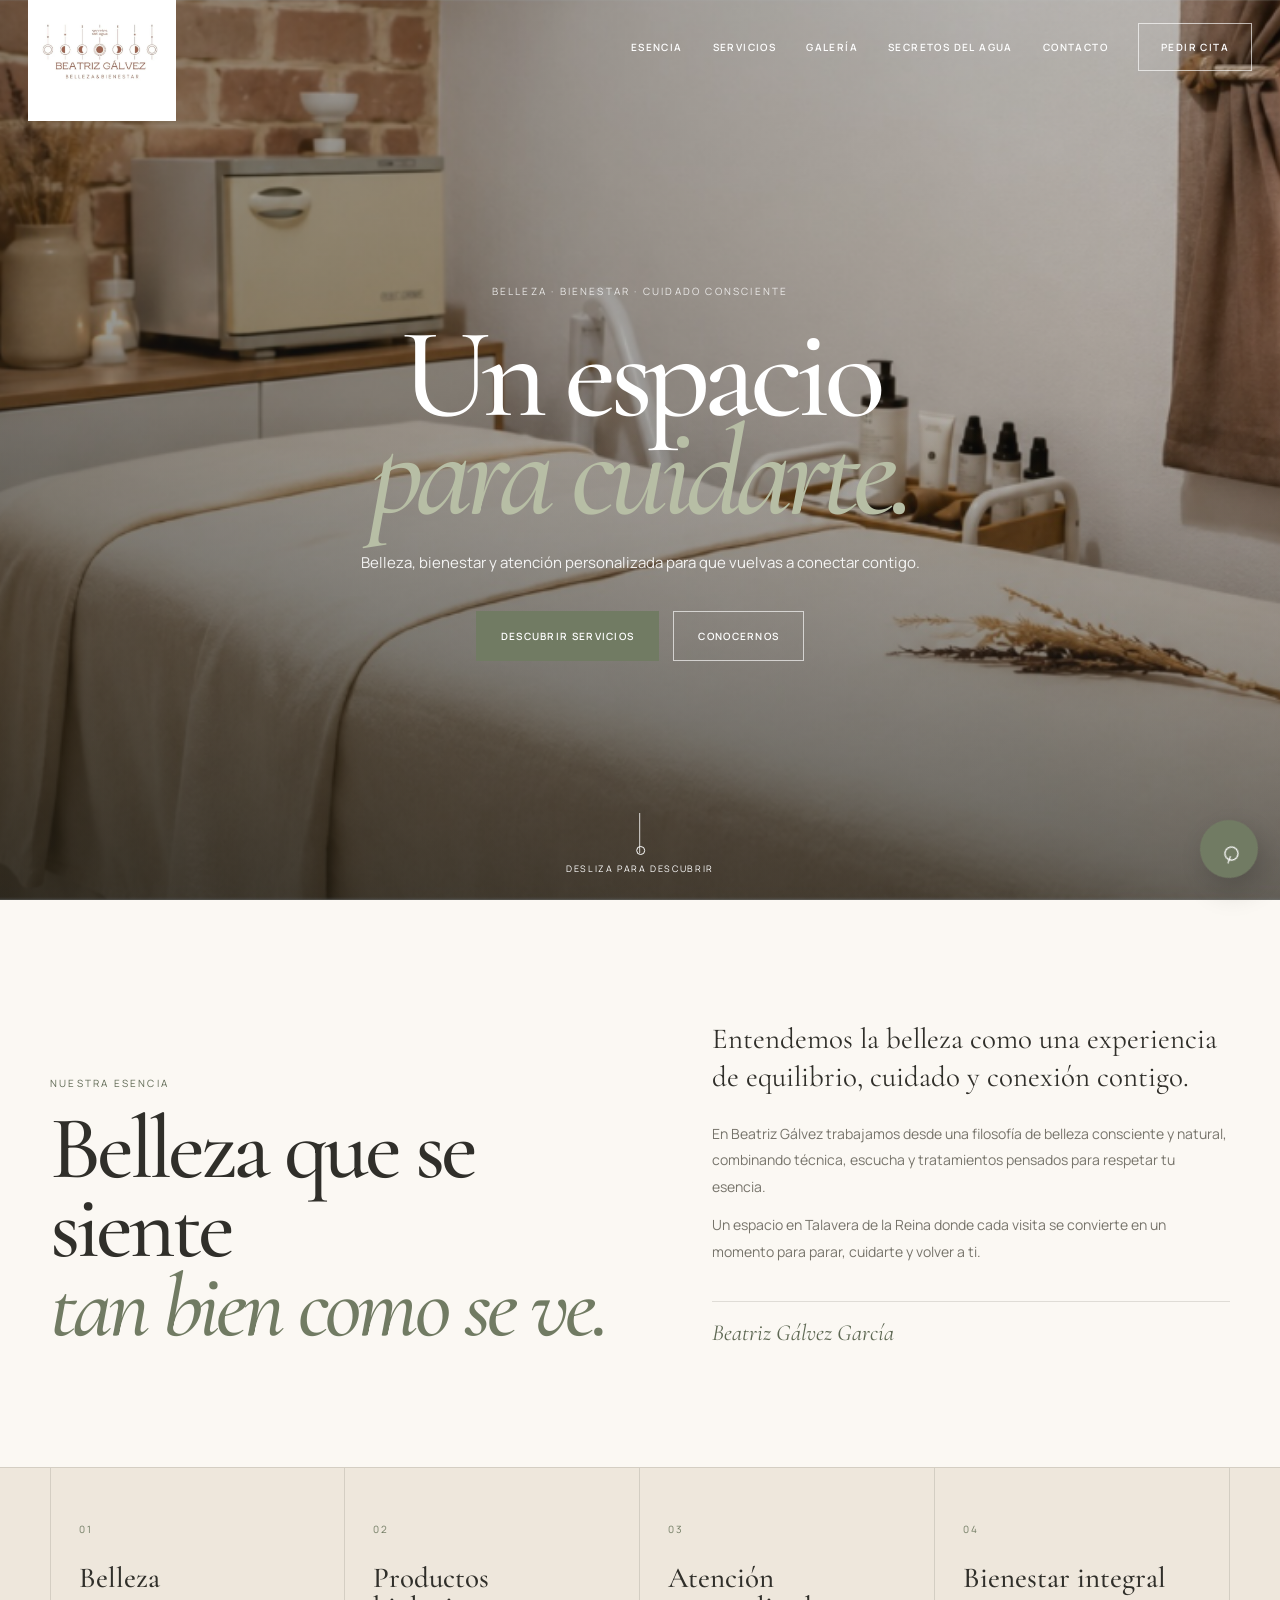
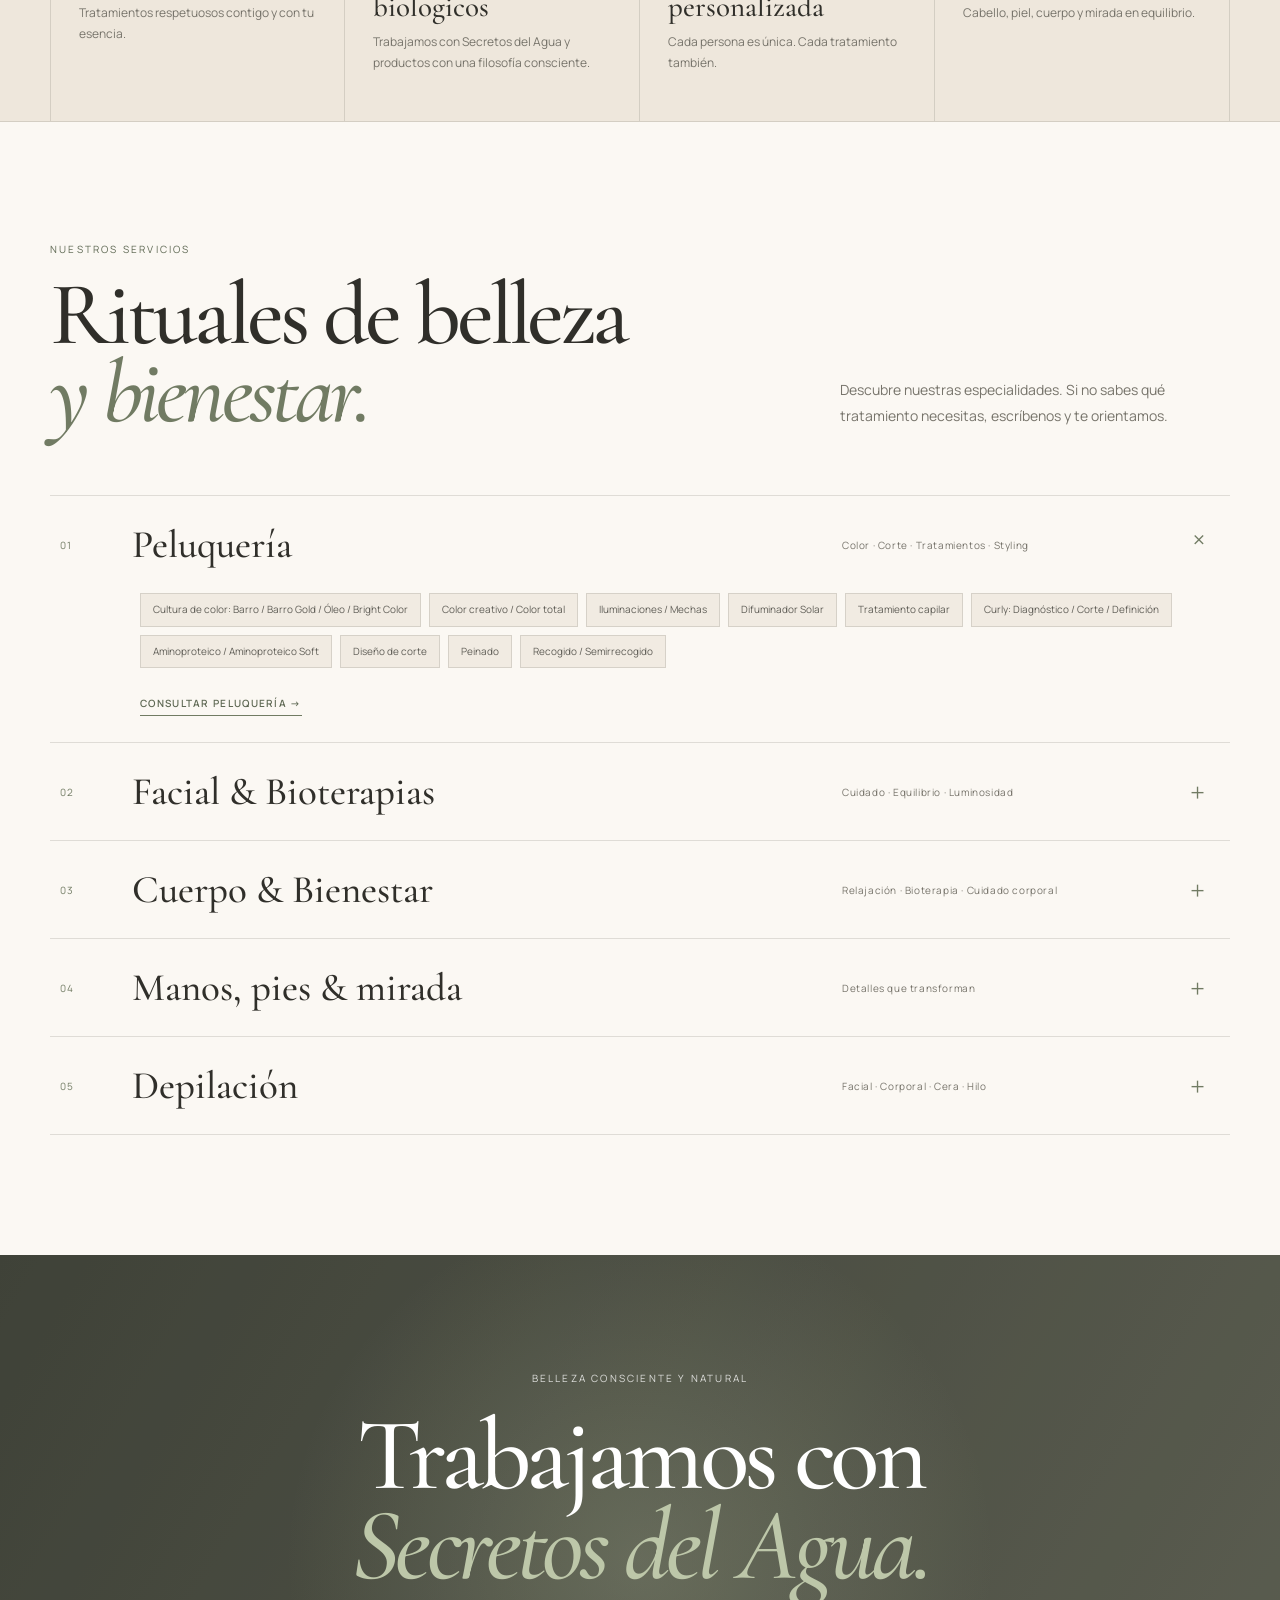
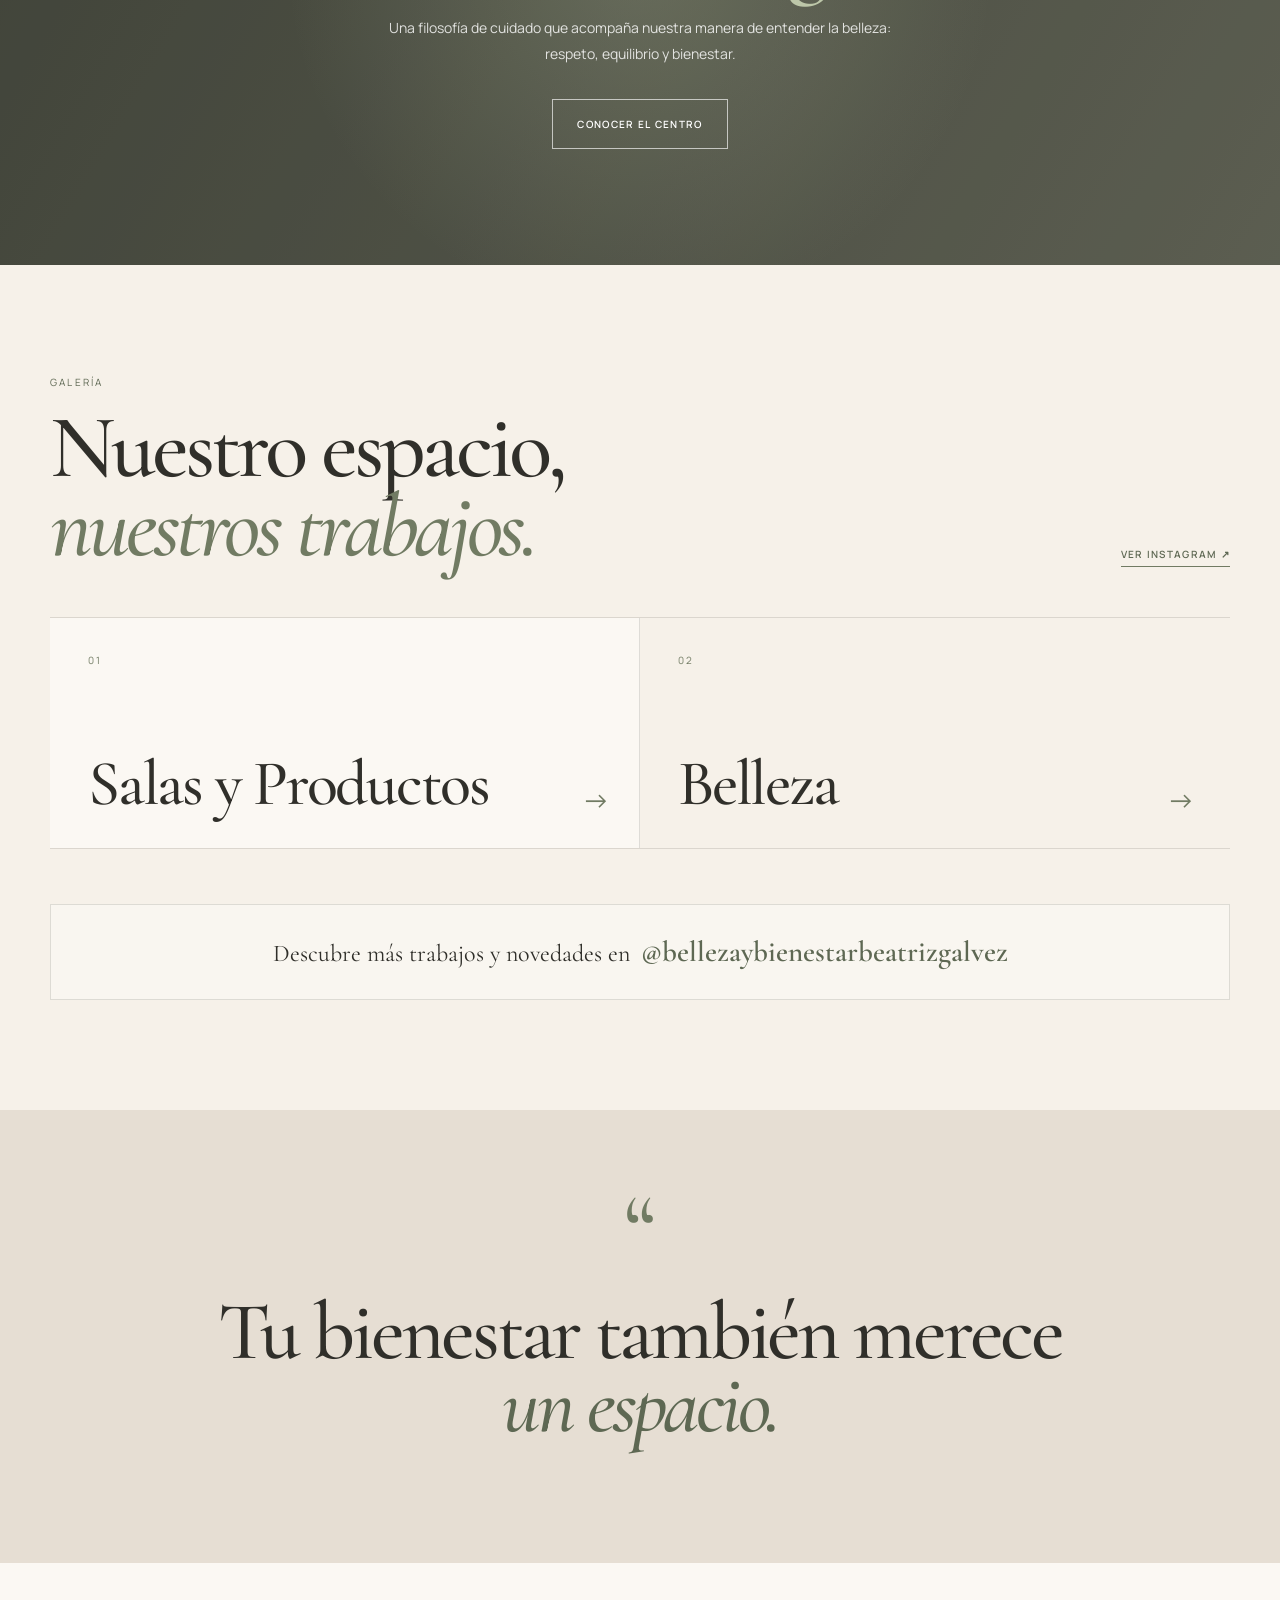
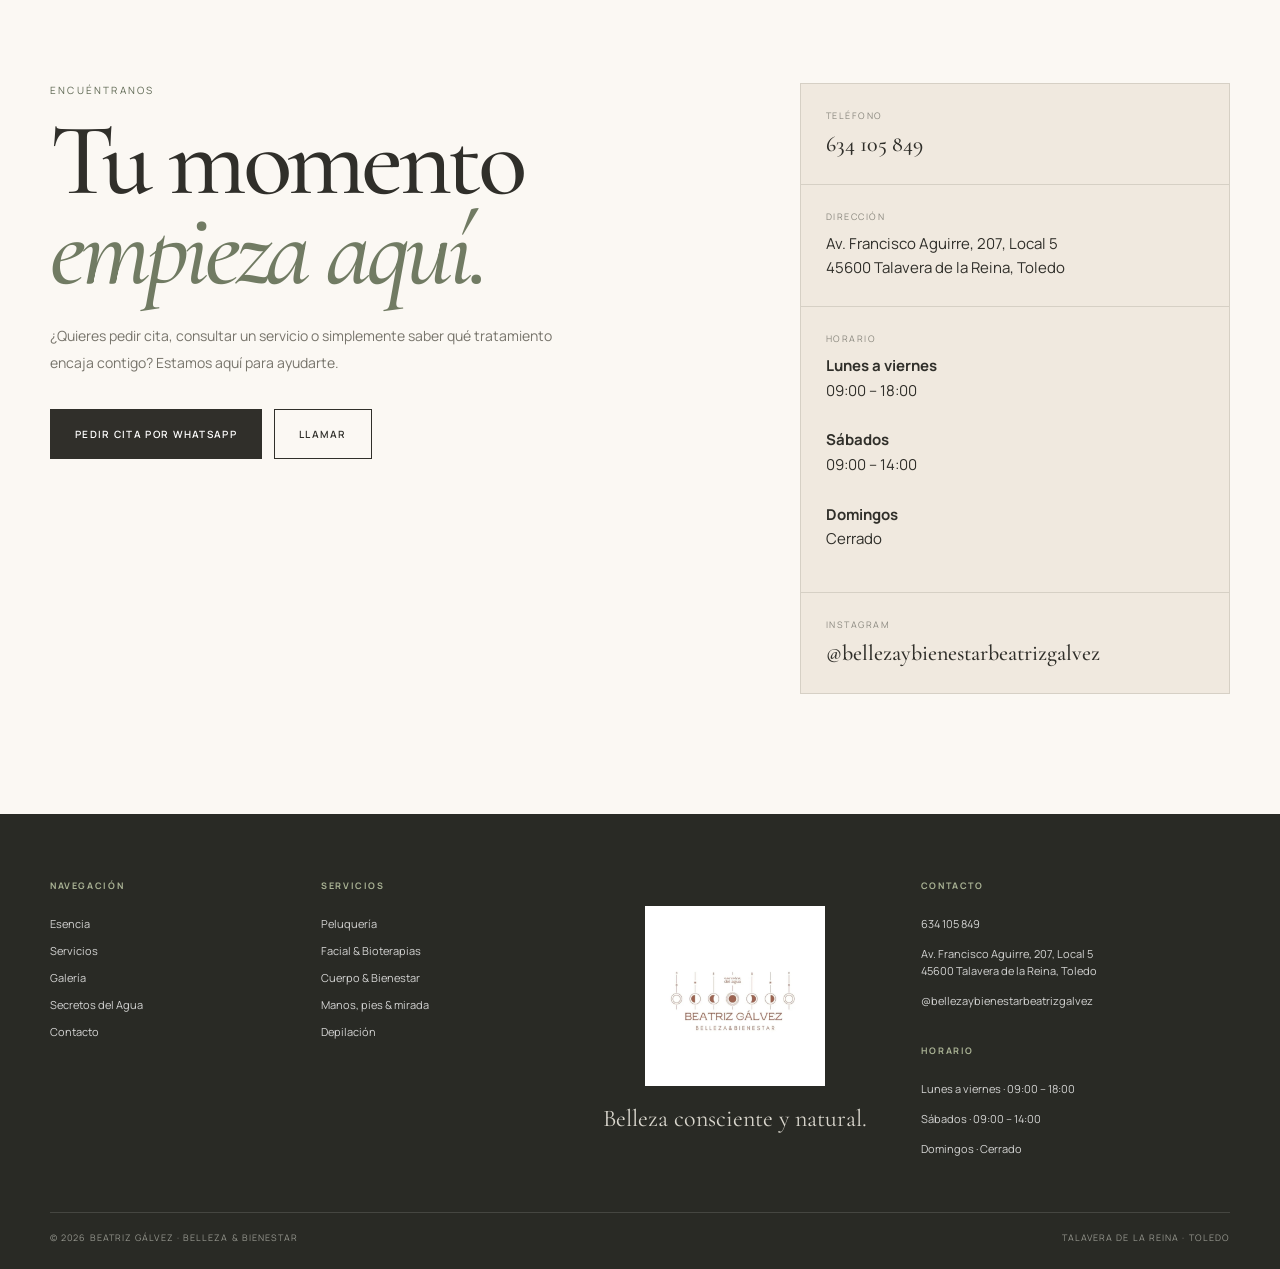
==== index.html @ df23c3ef "correccion2" ====
<!DOCTYPE html>
<html lang="es">
<head>
  <!-- Google Tag Manager -->
<script>(function(w,d,s,l,i){w[l]=w[l]||[];w[l].push({'gtm.start':
new Date().getTime(),event:'gtm.js'});var f=d.getElementsByTagName(s)[0],
j=d.createElement(s),dl=l!='dataLayer'?'&l='+l:'';j.async=true;j.src=
'https://www.googletagmanager.com/gtm.js?id='+i+dl;f.parentNode.insertBefore(j,f);
})(window,document,'script','dataLayer','GTM-P2D28MC7');</script>
<!-- End Google Tag Manager -->
  <meta charset="UTF-8">
  <meta name="viewport" content="width=device-width, initial-scale=1.0">

  <meta name="description" content="Beatriz Gálvez Belleza & Bienestar en Talavera de la Reina. Peluquería, bioterapias, manicura, pedicura, mirada, depilación y masaje.">

  <meta name="theme-color" content="#6f7861">

  <title>Beatriz Gálvez · Belleza & Bienestar</title>

  <link rel="preconnect" href="https://fonts.googleapis.com">
  <link rel="preconnect" href="https://fonts.gstatic.com" crossorigin>

  <link
    href="https://fonts.googleapis.com/css2?family=Cormorant+Garamond:wght@400;500;600;700&family=Manrope:wght@400;500;600&display=swap"
    rel="stylesheet"
  >

  <link rel="stylesheet" href="style.css">
</head>

<body>
  <!-- Google Tag Manager (noscript) -->
<noscript><iframe src="https://www.googletagmanager.com/ns.html?id=GTM-P2D28MC7"
height="0" width="0" style="display:none;visibility:hidden"></iframe></noscript>
<!-- End Google Tag Manager (noscript) -->

<header class="site-header" id="siteHeader">

  <div class="header-inner">

    <a
      class="brand"
      href="#inicio"
      aria-label="Beatriz Gálvez - Inicio"
    >
      <img
        src="assets/logo.jpg"
        alt="Beatriz Gálvez Belleza & Bienestar"
      >
    </a>

    <nav
      class="desktop-nav"
      aria-label="Navegación principal"
    >
      <a href="#esencia">Esencia</a>

      <a href="#servicios">Servicios</a>

      <a href="#galeria">Galería</a>

      <a href="#secretos">Secretos del Agua</a>

      <a href="#contacto">Contacto</a>

      <a
        class="nav-cta"
        href="https://wa.me/34634105849?text=Hola%20Beatriz%2C%20me%20gustar%C3%ADa%20pedir%20una%20cita."
        target="_blank"
        rel="noopener"
      >
        Pedir cita
      </a>
    </nav>

    <button
      class="menu-toggle"
      id="menuToggle"
      aria-label="Abrir menú"
      aria-expanded="false"
      aria-controls="mobileNav"
    >
      <span></span>
      <span></span>
      <span></span>
    </button>

  </div>

</header>


<!-- MENÚ MÓVIL -->

<div
  class="mobile-nav"
  id="mobileNav"
  aria-hidden="true"
>

  <div class="mobile-nav-inner">

    <div class="mobile-top">

      <span>Menú</span>

      <button
        id="menuClose"
        aria-label="Cerrar menú"
      >
        ×
      </button>

    </div>

    <a href="#esencia">
      Esencia
    </a>

    <a href="#servicios">
      Servicios
    </a>

    <a href="#galeria">
      Galería
    </a>

    <a href="#secretos">
      Secretos del Agua
    </a>

    <a href="#contacto">
      Contacto
    </a>

    <a
      class="mobile-cta"
      href="https://wa.me/34634105849?text=Hola%20Beatriz%2C%20me%20gustar%C3%ADa%20pedir%20una%20cita."
      target="_blank"
      rel="noopener"
    >
      Pedir cita
    </a>

  </div>

</div>

<div
  class="menu-overlay"
  id="menuOverlay"
></div>


<main>

  <!-- HERO -->

  <section
    class="hero"
    id="inicio"
  >

    <div class="hero-bg"></div>

    <div class="hero-overlay"></div>

    <div class="hero-content">

      <p class="eyebrow">
        BELLEZA · BIENESTAR · CUIDADO CONSCIENTE
      </p>

      <h1>
        Un espacio<br>
        <em>para cuidarte.</em>
      </h1>

      <p class="hero-copy">
        Belleza, bienestar y atención personalizada
        para que vuelvas a conectar contigo.
      </p>

      <div class="hero-actions">

        <a
          class="button button-fill"
          href="#servicios"
        >
          Descubrir servicios
        </a>

        <a
          class="button button-outline"
          href="#esencia"
        >
          Conocernos
        </a>

      </div>

    </div>


    <a
      class="scroll-down"
      href="#esencia"
    >

      <span class="scroll-line"></span>

      <span>
        Desliza para descubrir
      </span>

    </a>

  </section>


  <!-- ESENCIA -->

  <section
    class="section essence"
    id="esencia"
  >

    <div class="container two-col">

      <div>

        <p class="eyebrow dark">
          NUESTRA ESENCIA
        </p>

        <h2>
          Belleza que se siente<br>
          <em>tan bien como se ve.</em>
        </h2>

      </div>


      <div class="copy">

        <p class="lead-serif">
          Entendemos la belleza como una experiencia
          de equilibrio, cuidado y conexión contigo.
        </p>

        <p>
          En Beatriz Gálvez trabajamos desde una filosofía
          de belleza consciente y natural, combinando
          técnica, escucha y tratamientos pensados para
          respetar tu esencia.
        </p>

        <p>
          Un espacio en Talavera de la Reina donde cada
          visita se convierte en un momento para parar,
          cuidarte y volver a ti.
        </p>

        <div class="signature">
          Beatriz Gálvez García
        </div>

      </div>

    </div>

  </section>


  <!-- VALORES -->

  <section class="values">

    <div class="container values-grid">

      <article>
        <span>01</span>

        <h3>
          Belleza
        </h3>

        <p>
          Tratamientos respetuosos contigo
          y con tu esencia.
        </p>
      </article>


      <article>
        <span>02</span>

        <h3>
          Productos biologicos
        </h3>

        <p>
          Trabajamos con Secretos del Agua
          y productos con una filosofía consciente.
        </p>
      </article>


      <article>
        <span>03</span>

        <h3>
          Atención personalizada
        </h3>

        <p>
          Cada persona es única.
          Cada tratamiento también.
        </p>
      </article>


      <article>
        <span>04</span>

        <h3>
          Bienestar integral
        </h3>

        <p>
          Cabello, piel, cuerpo y mirada
          en equilibrio.
        </p>
      </article>

    </div>

  </section>


  <!-- SERVICIOS -->

  <section
    class="section services"
    id="servicios"
  >

    <div class="container">

      <div class="section-heading">

        <div>

          <p class="eyebrow dark">
            NUESTROS SERVICIOS
          </p>

          <h2>
            Rituales de belleza<br>
            <em>y bienestar.</em>
          </h2>

        </div>

        <p>
          Descubre nuestras especialidades.
          Si no sabes qué tratamiento necesitas,
          escríbenos y te orientamos.
        </p>

      </div>


      <div class="service-list">

        <!-- PELUQUERÍA -->

        <details open>

          <summary>

            <span>01</span>

            <strong>
              Peluquería
            </strong>

            <small>
              Color · Corte · Tratamientos · Styling
            </small>

            <b>+</b>

          </summary>


          <div class="service-content">

            <div class="chips">

              <span>
                Cultura de color: Barro / Barro Gold / Óleo / Bright Color
              </span>

              <span>
                Color creativo / Color total
              </span>

              <span>
                Iluminaciones / Mechas
              </span>

              <span>
                Difuminador Solar
              </span>

              <span>
                Tratamiento capilar
              </span>

              <span>
                Curly: Diagnóstico / Corte / Definición
              </span>

              <span>
                Aminoproteico / Aminoproteico Soft
              </span>

              <span>
                Diseño de corte
              </span>

              <span>
                Peinado
              </span>

              <span>
                Recogido / Semirrecogido
              </span>

            </div>

            <a
              class="text-link"
              href="https://wa.me/34634105849?text=Hola%20Beatriz%2C%20quiero%20informaci%C3%B3n%20sobre%20peluquer%C3%ADa."
              target="_blank"
              rel="noopener"
            >
              Consultar peluquería →
            </a>

          </div>

        </details>


        <!-- FACIAL -->

        <details>

          <summary>

            <span>02</span>

            <strong>
              Facial & Bioterapias
            </strong>

            <small>
              Cuidado · Equilibrio · Luminosidad
            </small>

            <b>+</b>

          </summary>


          <div class="service-content">

            <div class="chips">

              <span>
                Bioterapia Antiaging
              </span>

              <span>
                Bioterapia Iluminante
              </span>

              <span>
                Bioterapia Sensitiva
              </span>

              <span>
                Bioterapia Detox
              </span>

              <span>
                Bioterapia Sistémica
              </span>

              <span>
                Facial Express
              </span>

              <span>
                Masaje Cráneo Facial Aurum
              </span>

              <span>
                Ciclo Bioterapia Facial · 4 o 6 sesiones
              </span>

              <span>
                Maquillaje
              </span>

              <span>
                Diseño de cejas
              </span>

              <span>
                Color de cejas
              </span>

            </div>


            <a
              class="text-link"
              href="https://wa.me/34634105849?text=Hola%20Beatriz%2C%20quiero%20informaci%C3%B3n%20sobre%20facial%20y%20bioterapias."
              target="_blank"
              rel="noopener"
            >
              Consultar facial →
            </a>

          </div>

        </details>


        <!-- CUERPO -->

        <details>

          <summary>

            <span>03</span>

            <strong>
              Cuerpo & Bienestar
            </strong>

            <small>
              Relajación · Bioterapia · Cuidado corporal
            </small>

            <b>+</b>

          </summary>


          <div class="service-content">

            <div class="chips">

              <span>
                Bioterapia Sculptor
              </span>

              <span>
                Piernas Ligeras
              </span>

              <span>
                Corporal Luz
              </span>

              <span>
                Bioterapia Sistémica
              </span>

              <span>
                Bioterapia Origen
              </span>

              <span>
                Ciclo Bioterapia Corporal · 4 o 6 sesiones
              </span>

              <span>
                Bioterapia de manos
              </span>

              <span>
                Bioterapia de pies
              </span>

              <span>
                Masaje relajante corporal
              </span>

              <span>
                Masaje relajante parcial
              </span>

            </div>


            <a
              class="text-link"
              href="https://wa.me/34634105849?text=Hola%20Beatriz%2C%20quiero%20informaci%C3%B3n%20sobre%20cuerpo%20y%20bienestar."
              target="_blank"
              rel="noopener"
            >
              Consultar bienestar →
            </a>

          </div>

        </details>


        <!-- MANOS -->

        <details>

          <summary>

            <span>04</span>

            <strong>
              Manos, pies & mirada
            </strong>

            <small>
              Detalles que transforman
            </small>

            <b>+</b>

          </summary>


          <div class="service-content">

            <div class="chips">

              <span>
                Manicura
              </span>

              <span>
                Pedicura
              </span>

              <span>
                Lifting de pestañas
              </span>

              <span>
                Laminado de cejas
              </span>

            </div>


            <a
              class="text-link"
              href="https://wa.me/34634105849?text=Hola%20Beatriz%2C%20quiero%20informaci%C3%B3n%20sobre%20manicura%2C%20pedicura%2C%20cejas%20o%20pesta%C3%B1as."
              target="_blank"
              rel="noopener"
            >
              Consultar →
            </a>

          </div>

        </details>


        <!-- DEPILACIÓN -->

        <details>

          <summary>

            <span>05</span>

            <strong>
              Depilación
            </strong>

            <small>
              Facial · Corporal · Cera · Hilo
            </small>

            <b>+</b>

          </summary>


          <div class="service-content">

            <div class="chips">

              <span>
                Depilación corporal con cera
              </span>

              <span>
                Depilación facial con cera
              </span>

              <span>
                Depilación facial con hilo
              </span>

            </div>


            <a
              class="text-link"
              href="https://wa.me/34634105849?text=Hola%20Beatriz%2C%20quiero%20informaci%C3%B3n%20sobre%20depilaci%C3%B3n."
              target="_blank"
              rel="noopener"
            >
              Consultar →
            </a>

          </div>

        </details>

      </div>

    </div>

  </section>


  <!-- SECRETOS DEL AGUA -->

  <section
    class="secretos"
    id="secretos"
  >

    <div class="secretos-bg"></div>

    <div class="secretos-overlay"></div>

    <div class="secretos-content">

      <p class="eyebrow">
        BELLEZA CONSCIENTE Y NATURAL
      </p>

      <h2>
        Trabajamos con<br>
        <em>Secretos del Agua.</em>
      </h2>

      <p>
        Una filosofía de cuidado que acompaña
        nuestra manera de entender la belleza:
        respeto, equilibrio y bienestar.
      </p>

      <a
        class="button button-outline"
        href="#contacto"
      >
        Conocer el centro
      </a>

    </div>

  </section>

  <!-- GALERÍA -->

  <section
    class="section works"
    id="galeria"
  >

    <div class="container">

      <div class="section-heading works-heading">

        <div>

          <p class="eyebrow dark">
            GALERÍA
          </p>

          <h2>
            Nuestro espacio,<br>
            <em>nuestros trabajos.</em>
          </h2>

        </div>

        <a
          class="text-link"
          href="https://www.instagram.com/bellezaybienestarbeatrizgalvez/"
          target="_blank"
          rel="noopener"
        >
          Ver Instagram ↗
        </a>

      </div>

      <!-- CATEGORÍAS -->

      <div class="gallery-categories" id="galleryCategories">

       <button
         class="gallery-category active"
        type="button"
        data-gallery="salas"
        >
          <span class="gallery-category-number">01</span>
          <span class="gallery-category-title">Salas y Productos</span>
          <span class="gallery-category-arrow">→</span>
        </button>

        <button
          class="gallery-category"
          type="button"
          data-gallery="belleza"
        >
          <span class="gallery-category-number">02</span>
          <span class="gallery-category-title">Belleza</span>
          <span class="gallery-category-arrow">→</span>
        </button>

      </div>

      <!-- FOTOS -->

      <div class="gallery-view" id="galleryView">

        <div class="gallery-view-header">
          <div>
            <p class="eyebrow dark">GALERÍA</p>
            <h3 id="galleryTitle">Salas y Productos</h3>
          </div>

          <button
            class="gallery-back"
            id="galleryBack"
            type="button"
          >
            ← Cambiar categoría
          </button>
        </div>

        <div class="gallery-grid" id="galleryGrid"></div>

      </div>

      <p class="gallery-caption">
        Descubre más trabajos y novedades en
        <a
          href="https://www.instagram.com/bellezaybienestarbeatrizgalvez/"
          target="_blank"
          rel="noopener"
        >
          @bellezaybienestarbeatrizgalvez
        </a>
      </p>

    </div>

  </section>


  <!-- FRASE -->

  <section class="quote">

    <div class="container quote-inner">

      <span class="quote-mark">
        “
      </span>

      <blockquote>
        Tu bienestar también merece<br>
        <em>un espacio.</em>
      </blockquote>

    </div>

  </section>


  <!-- CONTACTO -->

  <section
    class="section contact"
    id="contacto"
  >

    <div class="container contact-grid">

      <div>

        <p class="eyebrow dark">
          ENCUÉNTRANOS
        </p>

        <h2>
          Tu momento<br>
          <em>empieza aquí.</em>
        </h2>

        <p class="contact-copy">
          ¿Quieres pedir cita, consultar un servicio
          o simplemente saber qué tratamiento encaja
          contigo? Estamos aquí para ayudarte.
        </p>


        <div class="contact-actions">

          <a
            class="button button-fill dark-button"
            href="https://wa.me/34634105849?text=Hola%20Beatriz%2C%20me%20gustar%C3%ADa%20pedir%20una%20cita."
            target="_blank"
            rel="noopener"
          >
            Pedir cita por WhatsApp
          </a>


          <a
            class="button button-outline dark-outline"
            href="tel:+34634105849"
          >
            Llamar
          </a>

        </div>

      </div>


      <div class="contact-card">


        <!-- TELÉFONO -->

        <div>

          <small>
            Teléfono
          </small>

          <a href="tel:+34634105849">
            634 105 849
          </a>

        </div>


        <!-- DIRECCIÓN -->

        <div>

          <small>
            Dirección
          </small>

          <a
            class="address"
            href="https://www.google.com/maps/place//data=!4m2!3m1!1s0xd401b07dd9f6f3f:0x102104a8484681a6?sa=X%26ved=1t:8290%26ictx=111"
            target="_blank"
            rel="noopener"
          >
            Av. Francisco Aguirre, 207, Local 5<br>
            45600 Talavera de la Reina, Toledo
          </a>

        </div>


        <!-- HORARIO -->

        <div>

          <small>
            Horario
          </small>

          <p class="address">

            <strong>
              Lunes a viernes
            </strong>

            <br>

            09:00 – 18:00

            <br><br>

            <strong>
              Sábados
            </strong>

            <br>

            09:00 – 14:00

            <br><br>

            <strong>
              Domingos
            </strong>

            <br>

            Cerrado

          </p>

        </div>


        <!-- INSTAGRAM -->

        <div>

          <small>
            Instagram
          </small>

          <a
            href="https://www.instagram.com/bellezaybienestarbeatrizgalvez/"
            target="_blank"
            rel="noopener"
          >
            @bellezaybienestarbeatrizgalvez
          </a>

        </div>


      </div>

    </div>

  </section>

</main>


<!-- FOOTER -->

<footer class="footer">

  <div class="container footer-grid">


    <!-- NAVEGACIÓN -->

    <div class="footer-column">

      <h4>
        NAVEGACIÓN
      </h4>

      <a href="#esencia">
        Esencia
      </a>

      <a href="#servicios">
        Servicios
      </a>

      <a href="#galeria">
        Galería
      </a>

      <a href="#secretos">
        Secretos del Agua
      </a>

      <a href="#contacto">
        Contacto
      </a>

    </div>


    <!-- SERVICIOS -->

    <div class="footer-column">

      <h4>
        SERVICIOS
      </h4>

      <a href="#servicios">
        Peluquería
      </a>

      <a href="#servicios">
        Facial & Bioterapias
      </a>

      <a href="#servicios">
        Cuerpo & Bienestar
      </a>

      <a href="#servicios">
        Manos, pies & mirada
      </a>

      <a href="#servicios">
        Depilación
      </a>

    </div>


    <!-- LOGO -->

    <div class="footer-brand">

      <div class="footer-logo-box">

        <img
          src="assets/logo.jpg"
          alt="Beatriz Gálvez Belleza & Bienestar"
        >

      </div>

      <p>
        Belleza consciente y natural.
      </p>

    </div>


    <!-- CONTACTO -->

    <div class="footer-column footer-contact">

      <h4>
        CONTACTO
      </h4>

      <a href="tel:+34634105849">
        634 105 849
      </a>


      <a
        href="https://www.google.com/maps/place//data=!4m2!3m1!1s0xd401b07dd9f6f3f:0x102104a8484681a6?sa=X%26ved=1t:8290%26ictx=111"
        target="_blank"
        rel="noopener"
      >
        Av. Francisco Aguirre, 207, Local 5<br>
        45600 Talavera de la Reina, Toledo
      </a>


      <a
        href="https://www.instagram.com/bellezaybienestarbeatrizgalvez/"
        target="_blank"
        rel="noopener"
      >
        @bellezaybienestarbeatrizgalvez
      </a>


      <!-- HORARIO EN FOOTER -->

      <h4 style="margin-top:22px;">
        HORARIO
      </h4>

      <a href="#contacto">
        Lunes a viernes · 09:00 – 18:00
      </a>

      <a href="#contacto">
        Sábados · 09:00 – 14:00
      </a>

      <a href="#contacto">
        Domingos · Cerrado
      </a>

    </div>


  </div>


  <div class="container footer-bottom">

    <span>
      © 2026 Beatriz Gálvez · Belleza & Bienestar
    </span>

    <span>
      Talavera de la Reina · Toledo
    </span>

  </div>

</footer>


<!-- WHATSAPP -->

<a
  class="whatsapp"
  href="https://wa.me/34634105849?text=Hola%20Beatriz%2C%20me%20gustar%C3%ADa%20pedir%20una%20cita."
  target="_blank"
  rel="noopener"
  aria-label="Contactar por WhatsApp"
>
  ⌕
</a>


<script src="script.js"></script>

</body>
</html>
---- style.css ----
:root{
  --cream:#f6f1e9;
  --paper:#fbf8f3;
  --paper2:#eee7dc;
  --olive:#717b63;
  --olive-dark:#5e6853;
  --ink:#302f2a;
  --muted:#77746b;
  --line:rgba(75,74,66,.16);
  --dark:#292a25;
  --serif:"Cormorant Garamond", Georgia, serif;
  --sans:"Manrope", Arial, sans-serif;
  --container:min(1180px, calc(100% - 48px));
}
*{box-sizing:border-box}
html{scroll-behavior:smooth}
body{margin:0;background:var(--paper);color:var(--ink);font-family:var(--sans);overflow-x:hidden}
a{color:inherit;text-decoration:none}
img{max-width:100%;display:block}
button{font:inherit}
.container{width:var(--container);margin:auto}
.section{padding:120px 0}
.eyebrow{margin:0;font-size:10px;letter-spacing:.22em;text-transform:uppercase;color:rgba(255,255,255,.8)}
.eyebrow.dark{color:var(--olive-dark)}
h1,h2,h3,h4,p{margin-top:0}
h2{font:500 clamp(58px,7vw,100px)/.88 var(--serif);letter-spacing:-.045em;margin:20px 0 0}
h2 em,h1 em{font-style:italic;color:var(--olive)}
.button{display:inline-flex;align-items:center;justify-content:center;min-height:50px;padding:0 24px;font-size:10px;font-weight:600;letter-spacing:.13em;text-transform:uppercase;transition:.25s ease}
.button-fill{background:var(--olive);color:#fff;border:1px solid var(--olive)}
.button-fill:hover{background:var(--olive-dark);border-color:var(--olive-dark);transform:translateY(-2px)}
.button-outline{border:1px solid rgba(255,255,255,.65);color:#fff;background:transparent}
.button-outline:hover{background:#fff;color:var(--ink);transform:translateY(-2px)}
.dark-button{background:var(--ink);border-color:var(--ink)}
.dark-button:hover{background:var(--olive);border-color:var(--olive)}
.dark-outline{border-color:var(--ink);color:var(--ink)}
.dark-outline:hover{background:var(--ink);color:#fff}

/* HEADER */
.site-header{
  position:fixed;top:0;left:0;width:100%;z-index:1000;
  color:#fff;transition:.3s ease;
}
.site-header.scrolled{
  background:rgba(41,42,37,.94);
  backdrop-filter:blur(14px);
  box-shadow:0 10px 35px rgba(0,0,0,.08);
}
.header-inner{
  width:min(1380px,calc(100% - 56px));margin:auto;height:94px;
  display:flex;align-items:center;justify-content:space-between;gap:30px;
}
.brand{width:148px;display:block;flex:0 0 auto}
.brand img{width:100%;height:auto}
.desktop-nav{display:flex;align-items:center;gap:30px}
.desktop-nav>a{
  font-size:10px;font-weight:600;letter-spacing:.14em;text-transform:uppercase;
  white-space:nowrap
}
.desktop-nav>a:not(.nav-cta):hover{opacity:.7}
.nav-cta{padding:16px 22px;border:1px solid rgba(255,255,255,.65)}
.nav-cta:hover{background:#fff;color:var(--ink)}
.menu-toggle{display:none;background:none;border:0;color:#fff;width:42px;height:42px;padding:8px;cursor:pointer}
.menu-toggle span{display:block;height:1px;background:currentColor;margin:6px 0}
.mobile-nav,.menu-overlay{display:none}

/* HERO */
.hero{height:100svh;min-height:720px;position:relative;display:grid;place-items:center;text-align:center;color:#fff;overflow:hidden}
.hero-bg{
  position:absolute;inset:0;background:
    url("assets/fotofondo.png") center center/cover no-repeat,
    #77776d;
  transform:scale(1.01);
}
.hero-overlay{
  position:absolute;inset:0;
  background:
    linear-gradient(90deg,rgba(26,27,23,.48),rgba(26,27,23,.22)),
    linear-gradient(0deg,rgba(26,27,23,.52),transparent 55%);
}
.hero-content{position:relative;z-index:2;width:min(850px,calc(100% - 34px));padding-top:45px}
.hero h1{font:500 clamp(74px,10vw,142px)/.76 var(--serif);letter-spacing:-.055em;margin:28px 0}
.hero h1 em{color:#b7bea5}
.hero-copy{max-width:580px;margin:0 auto 34px;font-size:15px;line-height:1.85;color:rgba(255,255,255,.9)}
.hero-actions{display:flex;justify-content:center;gap:14px;flex-wrap:wrap}
.scroll-down{
  position:absolute;z-index:2;bottom:25px;left:50%;transform:translateX(-50%);
  display:flex;flex-direction:column;align-items:center;gap:9px;
  font-size:9px;letter-spacing:.18em;text-transform:uppercase;white-space:nowrap
}
.scroll-line{height:40px;width:1px;background:rgba(255,255,255,.8);position:relative}
.scroll-line:after{content:"";position:absolute;bottom:-2px;left:-3px;width:7px;height:7px;border:1px solid #fff;border-radius:50%;background:transparent}

/* ESSENCE */
.two-col{display:grid;grid-template-columns:1.05fr .95fr;gap:90px;align-items:end}
.copy{max-width:560px}
.lead-serif{font:400 29px/1.32 var(--serif);margin-bottom:24px}
.copy>p:not(.lead-serif){font-size:14px;line-height:1.9;color:var(--muted);margin-bottom:12px}
.signature{margin-top:35px;padding-top:17px;border-top:1px solid var(--line);font:italic 23px var(--serif);color:var(--olive-dark)}

/* VALUES */
.values{background:var(--paper2);border-top:1px solid var(--line);border-bottom:1px solid var(--line)}
.values-grid{display:grid;grid-template-columns:repeat(4,1fr)}
.values article{padding:48px 28px;border-right:1px solid var(--line)}
.values article:first-child{border-left:1px solid var(--line)}
.values span{font-size:10px;letter-spacing:.16em;color:var(--olive)}
.values h3{font:500 29px/1 var(--serif);margin:25px 0 10px}
.values p{font-size:12px;line-height:1.75;color:var(--muted);margin:0}

/* SERVICES */
.services{background:var(--paper)}
.section-heading{display:grid;grid-template-columns:1fr 390px;gap:70px;align-items:end;margin-bottom:62px}
.section-heading>p{font-size:14px;line-height:1.85;color:var(--muted);margin:0 0 4px}
.service-list{border-top:1px solid var(--line)}
.service-list details{border-bottom:1px solid var(--line)}
.service-list summary{
  list-style:none;display:grid;grid-template-columns:54px minmax(0,1fr) 330px 30px;
  gap:18px;align-items:center;padding:29px 10px;cursor:pointer;transition:.25s
}
.service-list summary::-webkit-details-marker{display:none}
.service-list summary:hover{padding-left:18px}
.service-list summary>span{font-size:10px;letter-spacing:.12em;color:var(--olive)}
.service-list summary strong{font:500 39px/1 var(--serif)}
.service-list summary small{font-size:10px;letter-spacing:.06em;color:var(--muted)}
.service-list summary b{font:300 26px var(--sans);color:var(--olive);transition:.2s}
.service-list details[open] summary b{transform:rotate(45deg)}
.service-content{padding:0 10px 30px 90px}
.chips{display:flex;flex-wrap:wrap;gap:8px;margin-bottom:22px}
.chips span{background:#f1ebe2;border:1px solid var(--line);padding:9px 12px;font-size:10px;line-height:1.35;color:#615f58}
.text-link{font-size:10px;font-weight:600;letter-spacing:.13em;text-transform:uppercase;border-bottom:1px solid var(--olive);padding-bottom:5px;color:var(--olive-dark)}
.text-link:hover{opacity:.65}

/* SECRETOS */
.secretos{min-height:610px;position:relative;display:grid;place-items:center;text-align:center;color:#fff;overflow:hidden}
.secretos-bg{position:absolute;inset:0;background:linear-gradient(120deg,#4d5145,#737666)}
.secretos-overlay{position:absolute;inset:0;background:radial-gradient(circle at center,rgba(180,190,157,.25),transparent 50%),rgba(20,21,18,.25)}
.secretos-content{position:relative;z-index:1;width:min(720px,calc(100% - 38px))}
.secretos h2{font-size:clamp(60px,8vw,105px);margin:25px 0}
.secretos h2 em{color:#bdc7a9}
.secretos-content>p:not(.eyebrow){max-width:550px;margin:0 auto 32px;font-size:14px;line-height:1.85;color:rgba(255,255,255,.82)}

/* ================================
   GALERÍA
================================ */

.works{
  background:var(--cream);
  padding-top:110px;
  padding-bottom:110px;
}

.works-heading{
  margin-bottom:50px;
}

.works-heading .text-link{
  justify-self:end;
  align-self:end;
}

/* CATEGORÍAS */

.gallery-categories{
  display:grid;
  grid-template-columns:1fr 1fr;
  border-top:1px solid var(--line);
  border-bottom:1px solid var(--line);
  margin-bottom:55px;
}

.gallery-category{
  position:relative;
  min-height:230px;
  padding:35px 38px;
  border:0;
  border-right:1px solid var(--line);
  background:transparent;
  color:var(--ink);
  text-align:left;
  cursor:pointer;
  display:flex;
  flex-direction:column;
  justify-content:space-between;
  transition:.3s ease;
}

.gallery-category:last-child{
  border-right:0;
}

.gallery-category:hover,
.gallery-category.active{
  background:var(--paper);
}

.gallery-category-number{
  font-size:10px;
  letter-spacing:.16em;
  color:var(--olive);
}

.gallery-category-title{
  font:500 clamp(45px,5vw,72px)/.9 var(--serif);
  letter-spacing:-.035em;
}

.gallery-category-arrow{
  position:absolute;
  right:35px;
  bottom:30px;
  font-size:28px;
  color:var(--olive);
  transition:.25s ease;
}

.gallery-category:hover .gallery-category-arrow,
.gallery-category.active .gallery-category-arrow{
  transform:translateX(6px);
}

/* VISTA DE FOTOS */

.gallery-view{
  display:none;
  animation:galleryFade .35s ease;
}

.gallery-view.open{
  display:block;
}

@keyframes galleryFade{
  from{opacity:0;transform:translateY(10px)}
  to{opacity:1;transform:translateY(0)}
}

.gallery-view-header{
  display:flex;
  align-items:end;
  justify-content:space-between;
  gap:30px;
  margin-bottom:30px;
}

.gallery-view-header h3{
  font:500 clamp(48px,6vw,75px)/.9 var(--serif);
  letter-spacing:-.04em;
  margin:15px 0 0;
}

.gallery-back{
  border:0;
  border-bottom:1px solid var(--olive);
  background:none;
  padding:0 0 6px;
  color:var(--olive-dark);
  font:600 10px var(--sans);
  letter-spacing:.13em;
  text-transform:uppercase;
  cursor:pointer;
}

.gallery-back:hover{
  opacity:.65;
}

/* CUADRÍCULA */

.gallery-grid{
  display:grid;
  grid-template-columns:repeat(4,1fr);
  gap:8px;
}

.gallery-photo{
  margin:0;
  aspect-ratio:1/1;
  overflow:hidden;
  background:var(--paper2);
  cursor:pointer;
}

.gallery-photo img{
  width:100%;
  height:100%;
  display:block;
  object-fit:cover;
  transition:transform .5s ease;
}

.gallery-photo:hover img{
  transform:scale(1.045);
}

/* TEXTO INSTAGRAM */

.gallery-caption{
  margin:28px 0 0;
  padding:28px 20px;
  text-align:center;
  background:rgba(255,255,255,.3);
  border:1px solid var(--line);
  font-family:var(--serif);
  font-size:24px;
  line-height:1.3;
  color:var(--ink);
}

.gallery-caption a{
  display:inline-block;
  margin-left:5px;
  color:var(--olive-dark);
  font-family:var(--serif);
  font-size:29px;
  font-weight:600;
  text-decoration:none;
  transition:opacity .2s ease;
}

.gallery-caption a:hover{
  opacity:.7;
}

/* VISOR DE FOTO */

.gallery-lightbox{
  position:fixed;
  inset:0;
  z-index:2000;
  display:none;
  align-items:center;
  justify-content:center;
  padding:35px;
  background:rgba(20,21,18,.94);
}

.gallery-lightbox.open{
  display:flex;
}

.gallery-lightbox img{
  max-width:min(92vw,1200px);
  max-height:88vh;
  width:auto;
  height:auto;
  object-fit:contain;
}

.gallery-lightbox-close{
  position:absolute;
  top:20px;
  right:25px;
  width:45px;
  height:45px;
  border:1px solid rgba(255,255,255,.5);
  background:transparent;
  color:#fff;
  font-size:30px;
  line-height:1;
  cursor:pointer;
}

.gallery-lightbox-close:hover{
  background:#fff;
  color:var(--ink);
}

/* TABLET */

@media(max-width:850px){

  .works{
    padding-top:90px;
    padding-bottom:90px;
  }

  .gallery-categories{
    grid-template-columns:1fr;
  }

  .gallery-category{
    min-height:190px;
    border-right:0;
    border-bottom:1px solid var(--line);
  }

  .gallery-category:last-child{
    border-bottom:0;
  }

  .gallery-grid{
    grid-template-columns:repeat(2,1fr);
  }

  .gallery-caption{
    font-size:21px;
    padding:25px 15px;
  }

  .gallery-caption a{
    font-size:25px;
  }

}

/* MÓVIL */

@media(max-width:560px){

  .works{
    padding-top:80px;
    padding-bottom:80px;
  }

  .gallery-category{
    min-height:165px;
    padding:28px 24px;
  }

  .gallery-category-title{
    font-size:52px;
  }

  .gallery-category-arrow{
    right:24px;
    bottom:23px;
  }

  .gallery-view-header{
    align-items:flex-start;
    flex-direction:column;
    gap:20px;
  }

  .gallery-view-header h3{
    font-size:52px;
  }

  .gallery-grid{
    grid-template-columns:1fr 1fr;
    gap:5px;
  }

  .gallery-caption{
    margin-top:22px;
    padding:25px 14px;
    font-size:20px;
    line-height:1.35;
  }

  .gallery-caption a{
    display:block;
    margin:7px 0 0;
    font-size:23px;
    word-break:break-word;
  }

  .gallery-lightbox{
    padding:15px;
  }

}

/* QUOTE */
.quote{padding:120px 0;background:#e6ded3;text-align:center}
.quote-mark{font:100px/0 var(--serif);color:var(--olive)}
blockquote{font:500 clamp(48px,6.5vw,82px)/.9 var(--serif);letter-spacing:-.04em;margin:30px 0 0}
blockquote em{color:var(--olive-dark);font-style:italic}

/* CONTACT */
.contact{background:var(--paper)}
.contact-grid{display:grid;grid-template-columns:1fr 430px;gap:100px;align-items:start}
.contact h2{font-size:clamp(70px,8vw,115px);margin-top:18px}
.contact-copy{max-width:520px;font-size:14px;line-height:1.9;color:var(--muted);margin-top:28px}
.contact-actions{display:flex;gap:12px;flex-wrap:wrap;margin-top:32px}
.contact-card{background:#f0e9df;border:1px solid var(--line)}
.contact-card>div{padding:25px;border-bottom:1px solid var(--line)}
.contact-card>div:last-child{border-bottom:0}
.contact-card small{display:block;font-size:9px;letter-spacing:.16em;text-transform:uppercase;color:#8a887f;margin-bottom:9px}
.contact-card a{font:500 22px/1.25 var(--serif)}
.contact-card .address{font:400 15px/1.65 var(--sans)}

/* FOOTER */
.footer{background:var(--dark);color:#fff;padding:65px 0 25px}
.footer-grid{
  display:grid;
  grid-template-columns:1fr 1fr 1.25fr 1.35fr;
  gap:42px;
  align-items:start
}
.footer-column{display:flex;flex-direction:column;gap:10px}
.footer-column h4{font-size:9px;letter-spacing:.18em;color:#aab395;margin:0 0 13px}
.footer-column a{font-size:11px;line-height:1.55;color:rgba(255,255,255,.8)}
.footer-column a:hover{color:#fff}
.footer-brand{text-align:center;align-self:center}
.footer-logo-box{background:#fff;width:180px;margin:0 auto 18px;padding:10px}
.footer-logo-box img{width:100%}
.footer-brand p{font:24px var(--serif);color:#d8d5cc;margin:0}
.footer-contact a{margin-bottom:3px}
.footer-bottom{
  border-top:1px solid rgba(255,255,255,.13);margin-top:52px;padding-top:18px;
  display:flex;justify-content:space-between;gap:20px;
  font-size:9px;letter-spacing:.12em;text-transform:uppercase;color:#94958d
}

/* WHATSAPP */
.whatsapp{
  position:fixed;right:22px;bottom:22px;z-index:900;
  width:58px;height:58px;border-radius:50%;
  background:var(--olive);color:#fff;display:grid;place-items:center;
  box-shadow:0 12px 30px rgba(0,0,0,.2);
  font-size:31px;transform:rotate(-25deg);transition:.2s
}
.whatsapp:hover{transform:rotate(-25deg) scale(1.08)}

/* RESPONSIVE */
@media(max-width:1050px){
  .header-inner{width:calc(100% - 36px)}
  .desktop-nav{gap:18px}
  .desktop-nav>a{font-size:9px}
  .nav-cta{padding:14px 15px}
  .footer-grid{grid-template-columns:1fr 1fr}
  .footer-brand{grid-column:1/-1;grid-row:1;text-align:center;margin-bottom:20px}
}
@media(max-width:850px){
  :root{--container:min(100% - 34px,680px)}
  .site-header.scrolled{background:rgba(41,42,37,.96)}
  .header-inner{height:78px}
  .brand{width:125px}
  .desktop-nav{display:none}
  .menu-toggle{display:block}
  .mobile-nav{
    position:fixed;z-index:1100;top:0;right:0;width:min(88vw,390px);height:100svh;
    display:block;background:#292a25;color:#fff;
    transform:translateX(100%);transition:transform .35s ease;
    box-shadow:-20px 0 60px rgba(0,0,0,.25)
  }
  .mobile-nav.open{transform:translateX(0)}
  .mobile-nav-inner{padding:25px 28px}
  .mobile-top{display:flex;justify-content:space-between;align-items:center;margin-bottom:45px;color:#aeb59e;font-size:10px;letter-spacing:.18em;text-transform:uppercase}
  .mobile-top button{border:0;background:none;color:#fff;font-size:34px;font-weight:200;line-height:1;cursor:pointer}
  .mobile-nav a{display:block;color:#fff;padding:18px 0;border-bottom:1px solid rgba(255,255,255,.12);font-size:12px;letter-spacing:.13em;text-transform:uppercase}
  .mobile-nav .mobile-cta{margin-top:24px;border:1px solid rgba(255,255,255,.5);text-align:center;padding:16px}
  .menu-overlay{
    position:fixed;z-index:1050;inset:0;background:rgba(0,0,0,.4);backdrop-filter:blur(2px);
  }
  .menu-overlay.open{display:block}
  .section{padding:86px 0}
  .hero{min-height:690px}
  .hero-content{padding-top:35px}
  .hero h1{font-size:clamp(64px,15vw,100px)}
  .hero-copy{font-size:14px}
  .two-col,.contact-grid{grid-template-columns:1fr;gap:45px}
  .copy{max-width:none}
  .values-grid{grid-template-columns:1fr 1fr}
  .values article{min-height:205px;padding:35px 22px}
  .section-heading{grid-template-columns:1fr;gap:24px;margin-bottom:45px}
  .service-list summary{grid-template-columns:42px minmax(0,1fr) 25px;gap:10px;padding:24px 0}
  .service-list summary strong{font-size:30px}
  .service-list summary small{grid-column:2;line-height:1.4}
  .service-list summary b{grid-column:3;grid-row:1/3}
  .service-content{padding:0 0 28px 52px}
  .secretos{min-height:540px}
  .gallery{grid-template-columns:1fr 1fr;grid-template-rows:260px 260px}
  .contact h2{font-size:78px}
  .footer-grid{grid-template-columns:1fr 1fr}
}
@media(max-width:560px){
  :root{--container:calc(100% - 30px)}
  .header-inner{width:calc(100% - 28px)}
  .brand{width:115px}
  .hero{min-height:650px}
  .hero-bg{background-position:center}
  .hero-overlay{background:linear-gradient(90deg,rgba(20,21,18,.58),rgba(20,21,18,.34)),linear-gradient(0deg,rgba(20,21,18,.6),transparent 58%)}
  .hero h1{font-size:63px;line-height:.8}
  .hero-copy{max-width:340px;font-size:13px;line-height:1.75}
  .hero-actions{flex-direction:column;width:min(290px,100%);margin:auto}
  .button{width:100%}
  .scroll-down{bottom:17px}
  h2{font-size:55px}
  .lead-serif{font-size:25px}
  .values-grid{grid-template-columns:1fr}
  .values article{min-height:auto;border-left:1px solid var(--line);padding:28px 20px}
  .values h3{font-size:26px;margin:18px 0 8px}
  .service-list summary strong{font-size:26px}
  .service-list summary small{font-size:9px}
  .service-content{padding-left:42px}
  .chips span{font-size:9px}
  .secretos h2{font-size:59px}
  .gallery{grid-template-columns:1fr;grid-template-rows:330px 230px 230px}
  .gallery-main{grid-row:auto}
  .works-heading .text-link{justify-self:start}
  .contact h2{font-size:68px}
  .contact-actions{flex-direction:column}
  .contact-card a{font-size:20px}
  .footer-grid{grid-template-columns:1fr;gap:35px}
  .footer-brand{grid-column:auto;grid-row:auto;order:-1}
  .footer-logo-box{width:160px}
  .footer-bottom{flex-direction:column;gap:8px}
  .whatsapp{width:54px;height:54px;right:15px;bottom:15px}
}
@media(prefers-reduced-motion:reduce){
  html{scroll-behavior:auto}
  *{transition:none!important}
}
.gallery-card img,
.gallery-card video {
  width: 100%;
  height: 100%;
  object-fit: contain;
  display: block;
}
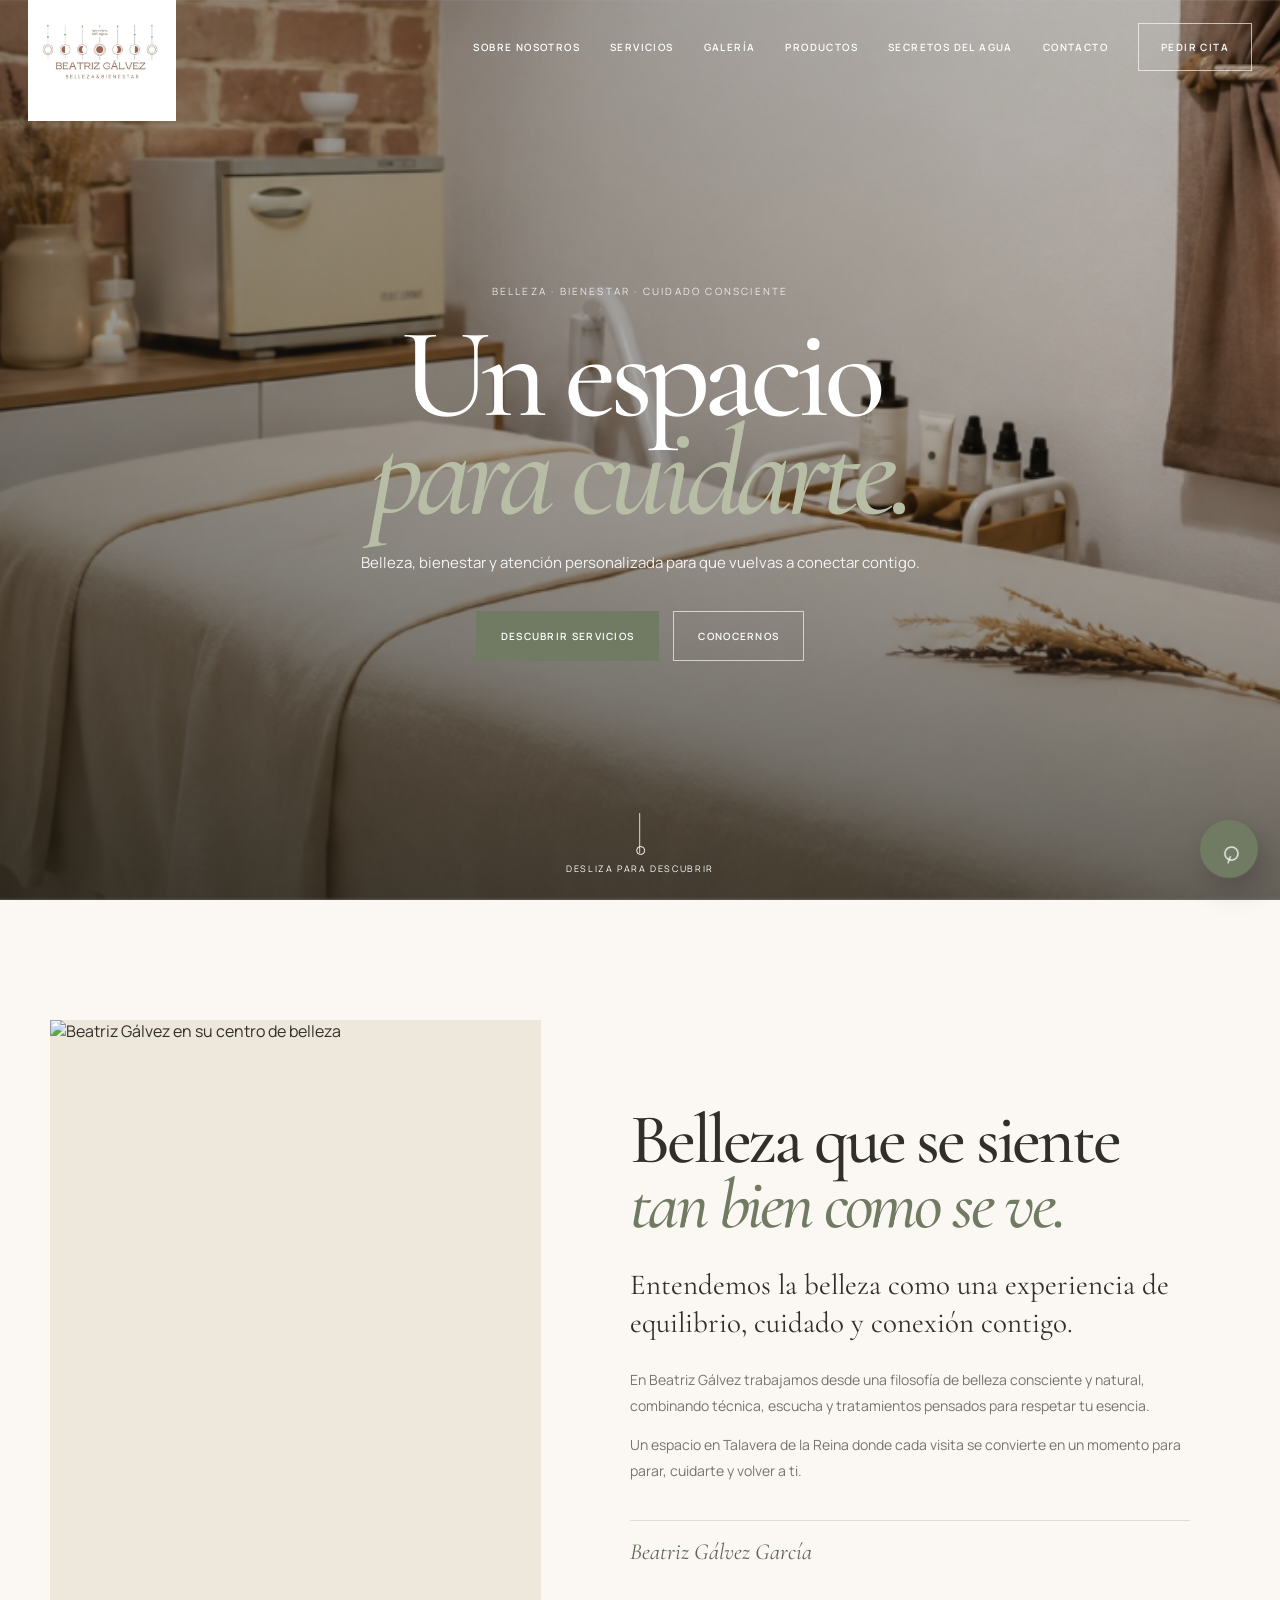
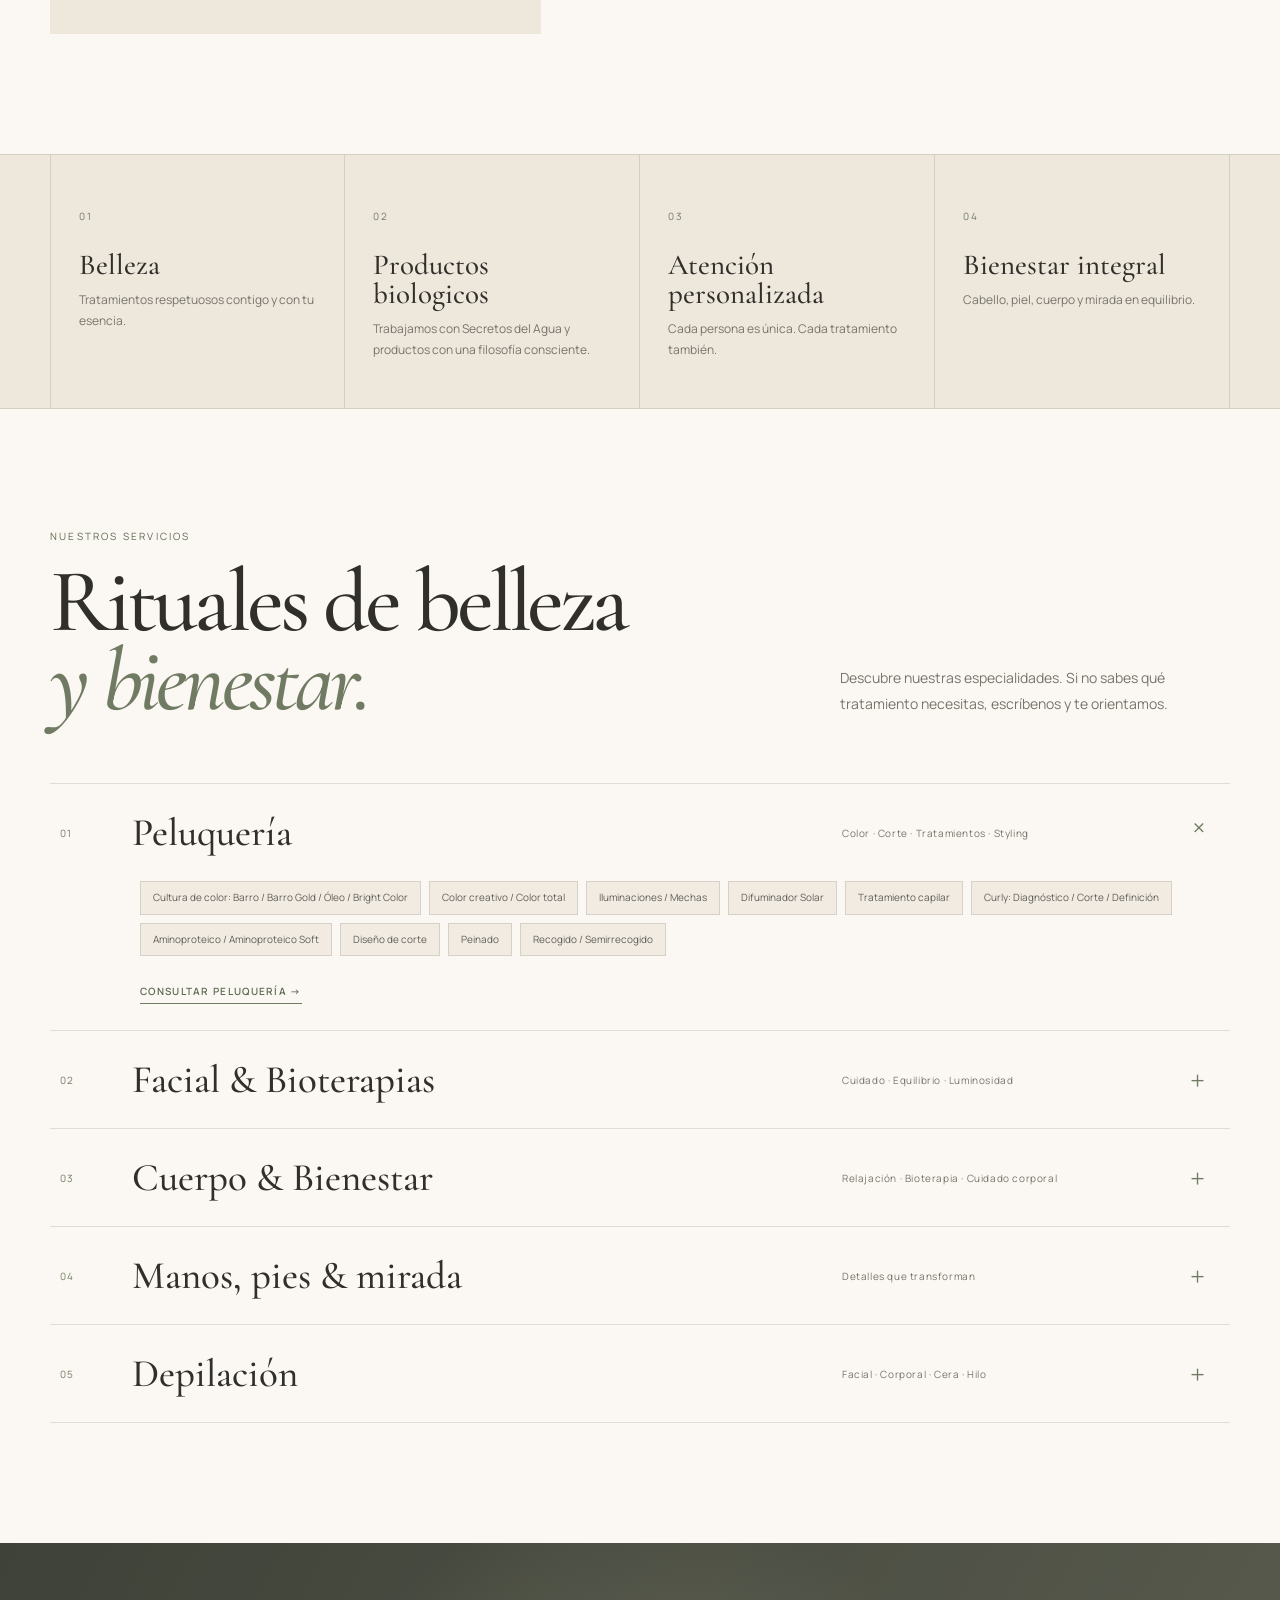
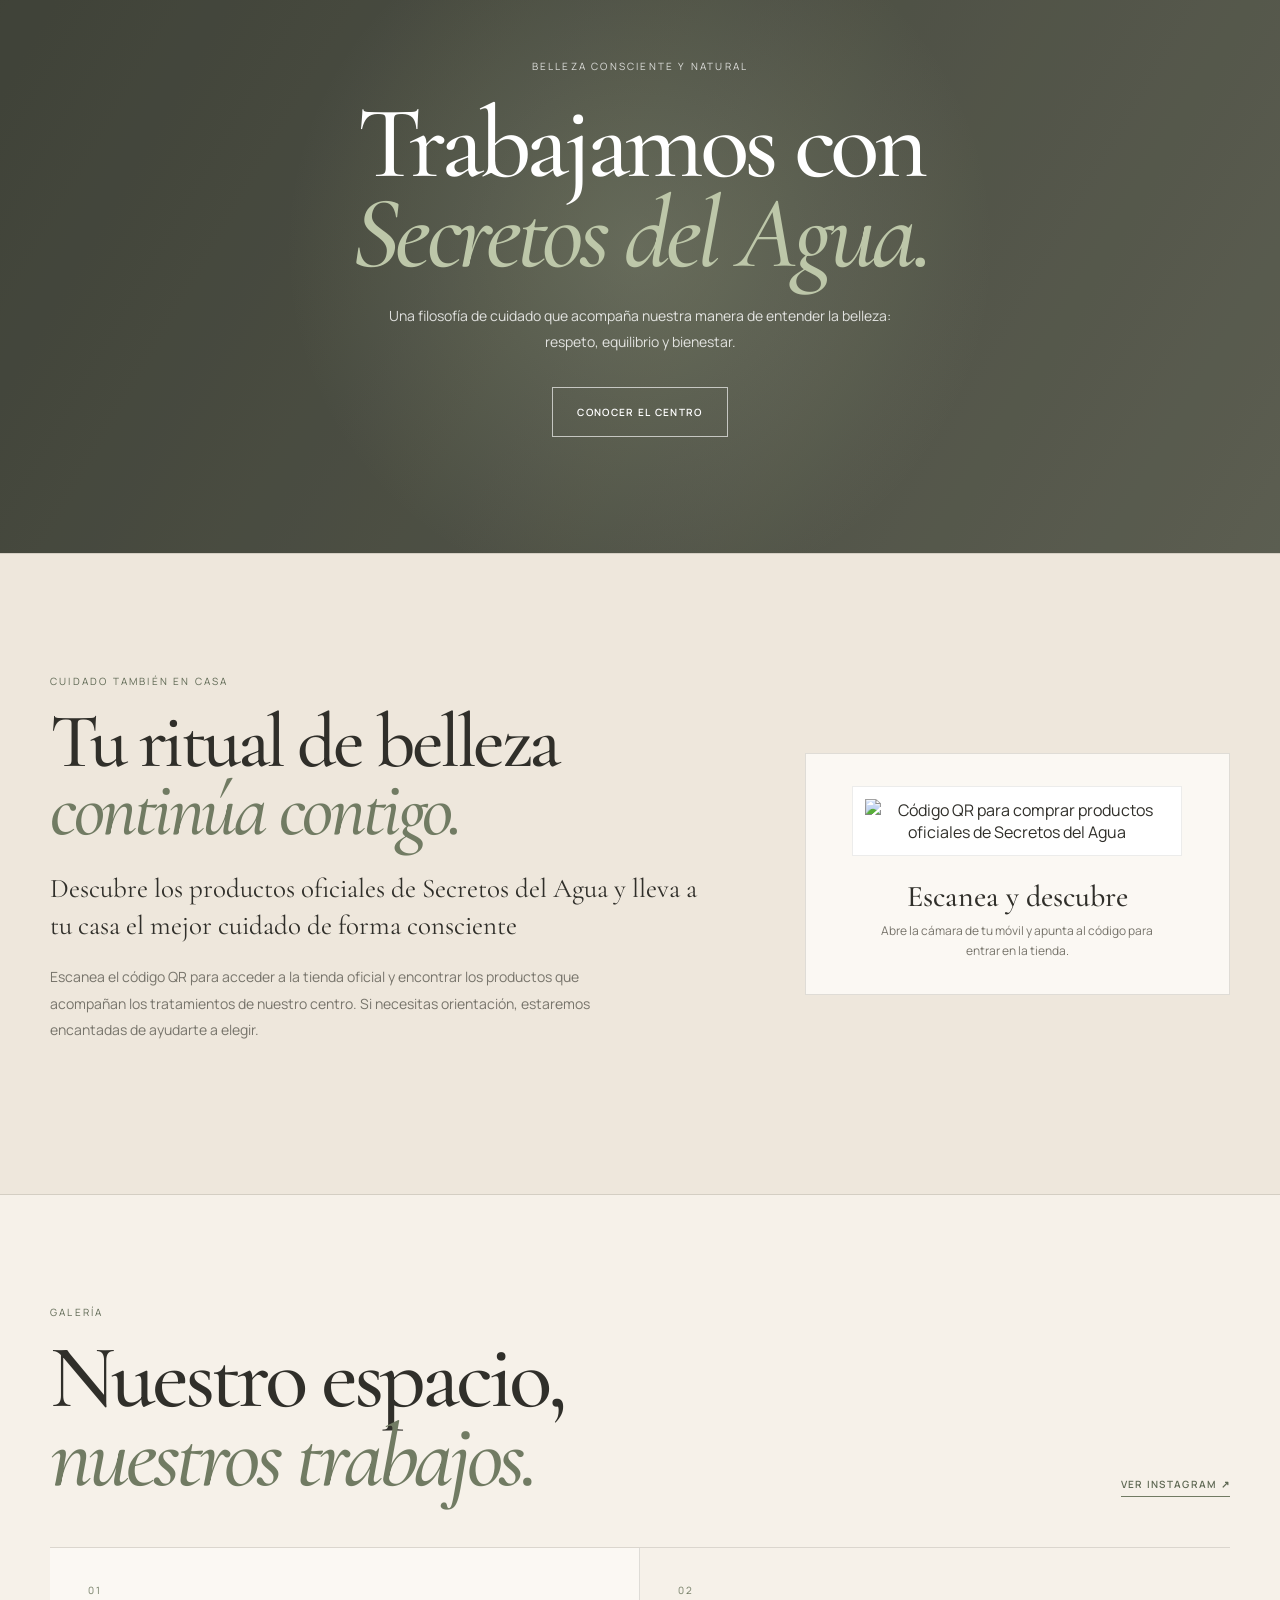
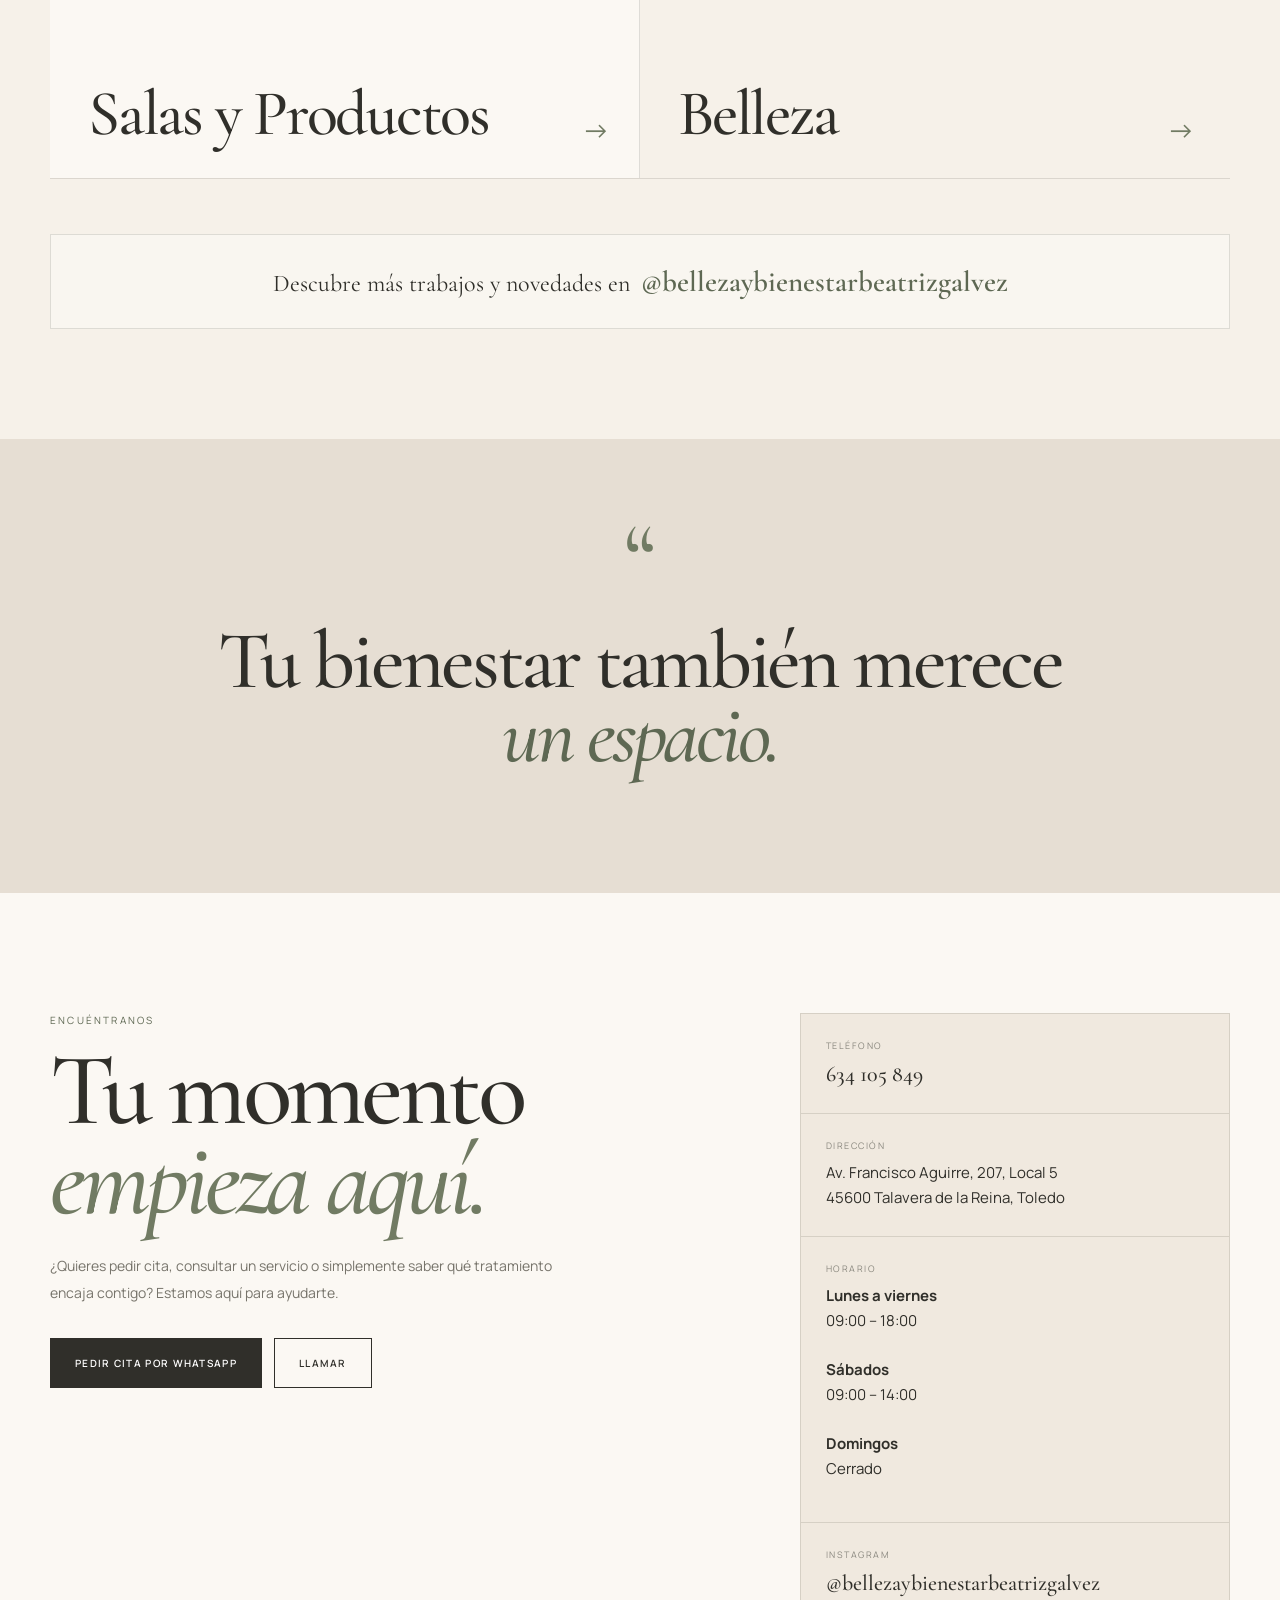
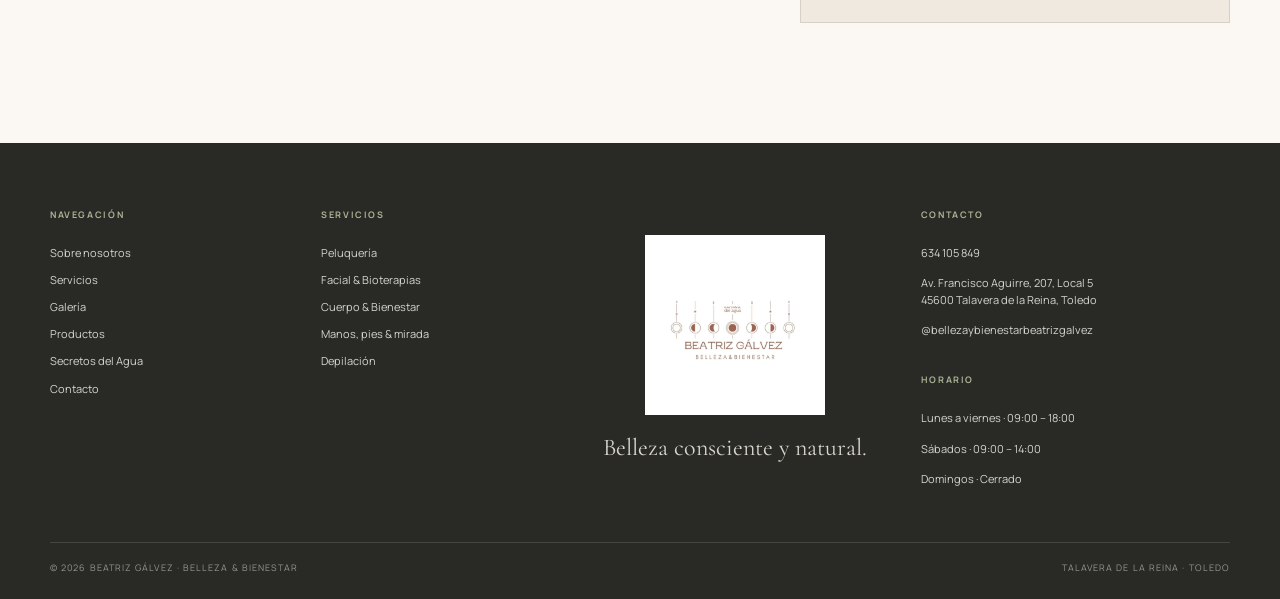
==== commit 32693b2c: "cambio foto bea" ====
--- a/index.html
+++ b/index.html
@@ -53,11 +53,13 @@
       class="desktop-nav"
       aria-label="Navegación principal"
     >
-      <a href="#esencia">Esencia</a>
+      <a href="#esencia">Sobre nosotros</a>
 
       <a href="#servicios">Servicios</a>
 
       <a href="#galeria">Galería</a>
+
+      <a href="#productos">Productos</a>
 
       <a href="#secretos">Secretos del Agua</a>
 
@@ -114,7 +116,7 @@
     </div>
 
     <a href="#esencia">
-      Esencia
+      Sobre nosotros
     </a>
 
     <a href="#servicios">
@@ -123,6 +125,10 @@
 
     <a href="#galeria">
       Galería
+    </a>
+
+    <a href="#productos">
+      Productos
     </a>
 
     <a href="#secretos">
@@ -218,30 +224,30 @@
   </section>
 
 
-  <!-- ESENCIA -->
+  <!-- SOBRE BEATRIZ -->
 
   <section
     class="section essence"
     id="esencia"
   >
 
-    <div class="container two-col">
-
-      <div>
-
-        <p class="eyebrow dark">
-          NUESTRA ESENCIA
-        </p>
+    <div class="container essence-layout">
+
+      <div class="essence-photo-wrap">
+        <img
+          class="essence-photo"
+          src="assets/beatriz.jpeg"
+          alt="Beatriz Gálvez en su centro de belleza"
+          loading="lazy"
+        >
+      </div>
+
+      <div class="copy essence-copy">
 
         <h2>
           Belleza que se siente<br>
           <em>tan bien como se ve.</em>
         </h2>
-
-      </div>
-
-
-      <div class="copy">
 
         <p class="lead-serif">
           Entendemos la belleza como una experiencia
@@ -272,7 +278,7 @@
   </section>
 
 
-  <!-- VALORES -->
+    <!-- VALORES -->
 
   <section class="values">
 
@@ -778,6 +784,56 @@
     </div>
 
   </section>
+
+  <!-- PRODUCTOS -->
+
+  <section
+    class="section products"
+    id="productos"
+  >
+
+    <div class="container products-layout">
+
+      <div class="products-copy">
+        <p class="eyebrow dark">CUIDADO TAMBIÉN EN CASA</p>
+
+        <h2>
+          Tu ritual de belleza<br>
+          <em>continúa contigo.</em>
+        </h2>
+
+        <p class="products-lead">
+          Descubre los productos oficiales de Secretos del Agua
+          y lleva a tu casa el mejor cuidado de forma consciente
+        </p>
+
+        <p class="products-description">
+          Escanea el código QR para acceder a la tienda oficial
+          y encontrar los productos que acompañan los tratamientos
+          de nuestro centro. Si necesitas orientación, estaremos
+          encantadas de ayudarte a elegir.
+        </p>
+
+      </div>
+
+      <div class="products-qr-card">
+        <div class="products-qr-frame">
+          <img
+            src="assets/qr.jpeg"
+            alt="Código QR para comprar productos oficiales de Secretos del Agua"
+            loading="lazy"
+          >
+        </div>
+        <p class="products-qr-title">Escanea y descubre</p>
+        <p class="products-qr-note">
+          Abre la cámara de tu móvil y apunta al código para entrar en la tienda.
+        </p>
+      </div>
+
+    </div>
+
+  </section>
+
 
   <!-- GALERÍA -->
 
@@ -1076,7 +1132,7 @@
       </h4>
 
       <a href="#esencia">
-        Esencia
+        Sobre nosotros
       </a>
 
       <a href="#servicios">
@@ -1085,6 +1141,10 @@
 
       <a href="#galeria">
         Galería
+      </a>
+
+      <a href="#productos">
+        Productos
       </a>
 
       <a href="#secretos">
--- a/style.css
+++ b/style.css
@@ -608,4 +608,131 @@
   height: 100%;
   object-fit: contain;
   display: block;
-}+}
+
+
+/* ================================
+   NUEVA SECCIÓN: SOBRE BEATRIZ
+================================ */
+.essence-layout{
+  display:grid;
+  grid-template-columns:minmax(280px,.9fr) minmax(0,1.1fr);
+  gap:clamp(42px,7vw,100px);
+  align-items:center;
+}
+.essence-photo-wrap{
+  height:clamp(460px,48vw,650px);
+  overflow:hidden;
+  background:var(--paper2);
+}
+.essence-photo{
+  width:100%;
+  height:100%;
+  object-fit:cover;
+  object-position:center 42%;
+}
+.essence-copy h2{
+  font-size:clamp(50px,5.5vw,78px);
+  line-height:.92;
+  margin:20px 0 28px;
+}
+.essence-copy .lead-serif{
+  margin-top:0;
+}
+
+/* ================================
+   PRODUCTOS OFICIALES
+================================ */
+.products{
+  background:#eee7dc;
+  border-top:1px solid var(--line);
+  border-bottom:1px solid var(--line);
+}
+.products-layout{
+  display:grid;
+  grid-template-columns:minmax(0,1.15fr) minmax(280px,.75fr);
+  gap:clamp(45px,8vw,115px);
+  align-items:center;
+}
+.products-copy h2{
+  font-size:clamp(54px,6vw,84px);
+  margin:20px 0 28px;
+}
+.products-lead{
+  font:400 27px/1.35 var(--serif);
+  max-width:650px;
+  margin-bottom:20px;
+}
+.products-description{
+  max-width:590px;
+  font-size:14px;
+  line-height:1.9;
+  color:var(--muted);
+  margin-bottom:30px;
+}
+.products-qr-card{
+  padding:32px;
+  background:var(--paper);
+  border:1px solid var(--line);
+  text-align:center;
+}
+.products-qr-frame{
+  width:min(100%,330px);
+  margin:0 auto 24px;
+  padding:12px;
+  background:#fff;
+  border:1px solid rgba(75,74,66,.1);
+}
+.products-qr-frame img{
+  width:100%;
+  height:auto;
+}
+.products-qr-title{
+  margin:0 0 8px;
+  font:500 30px/1.1 var(--serif);
+}
+.products-qr-note{
+  margin:0 auto;
+  max-width:300px;
+  color:var(--muted);
+  font-size:12px;
+  line-height:1.7;
+}
+
+@media(max-width:850px){
+  .essence-layout,
+  .products-layout{
+    grid-template-columns:1fr;
+    gap:36px;
+  }
+  .essence-photo-wrap{
+    height:min(115vw,620px);
+    max-height:620px;
+  }
+  .essence-copy h2{
+    font-size:clamp(50px,9vw,75px);
+  }
+  .products-copy h2{
+    font-size:clamp(52px,10vw,78px);
+  }
+  .products-qr-card{
+    width:min(100%,480px);
+    margin:0 auto;
+  }
+}
+@media(max-width:560px){
+  .essence-photo-wrap{
+    height:125vw;
+    max-height:540px;
+  }
+  .essence-copy h2{
+    font-size:53px;
+  }
+  .products-lead{
+    font-size:24px;
+  }
+  .products-qr-card{
+    padding:22px;
+  }
+}
+
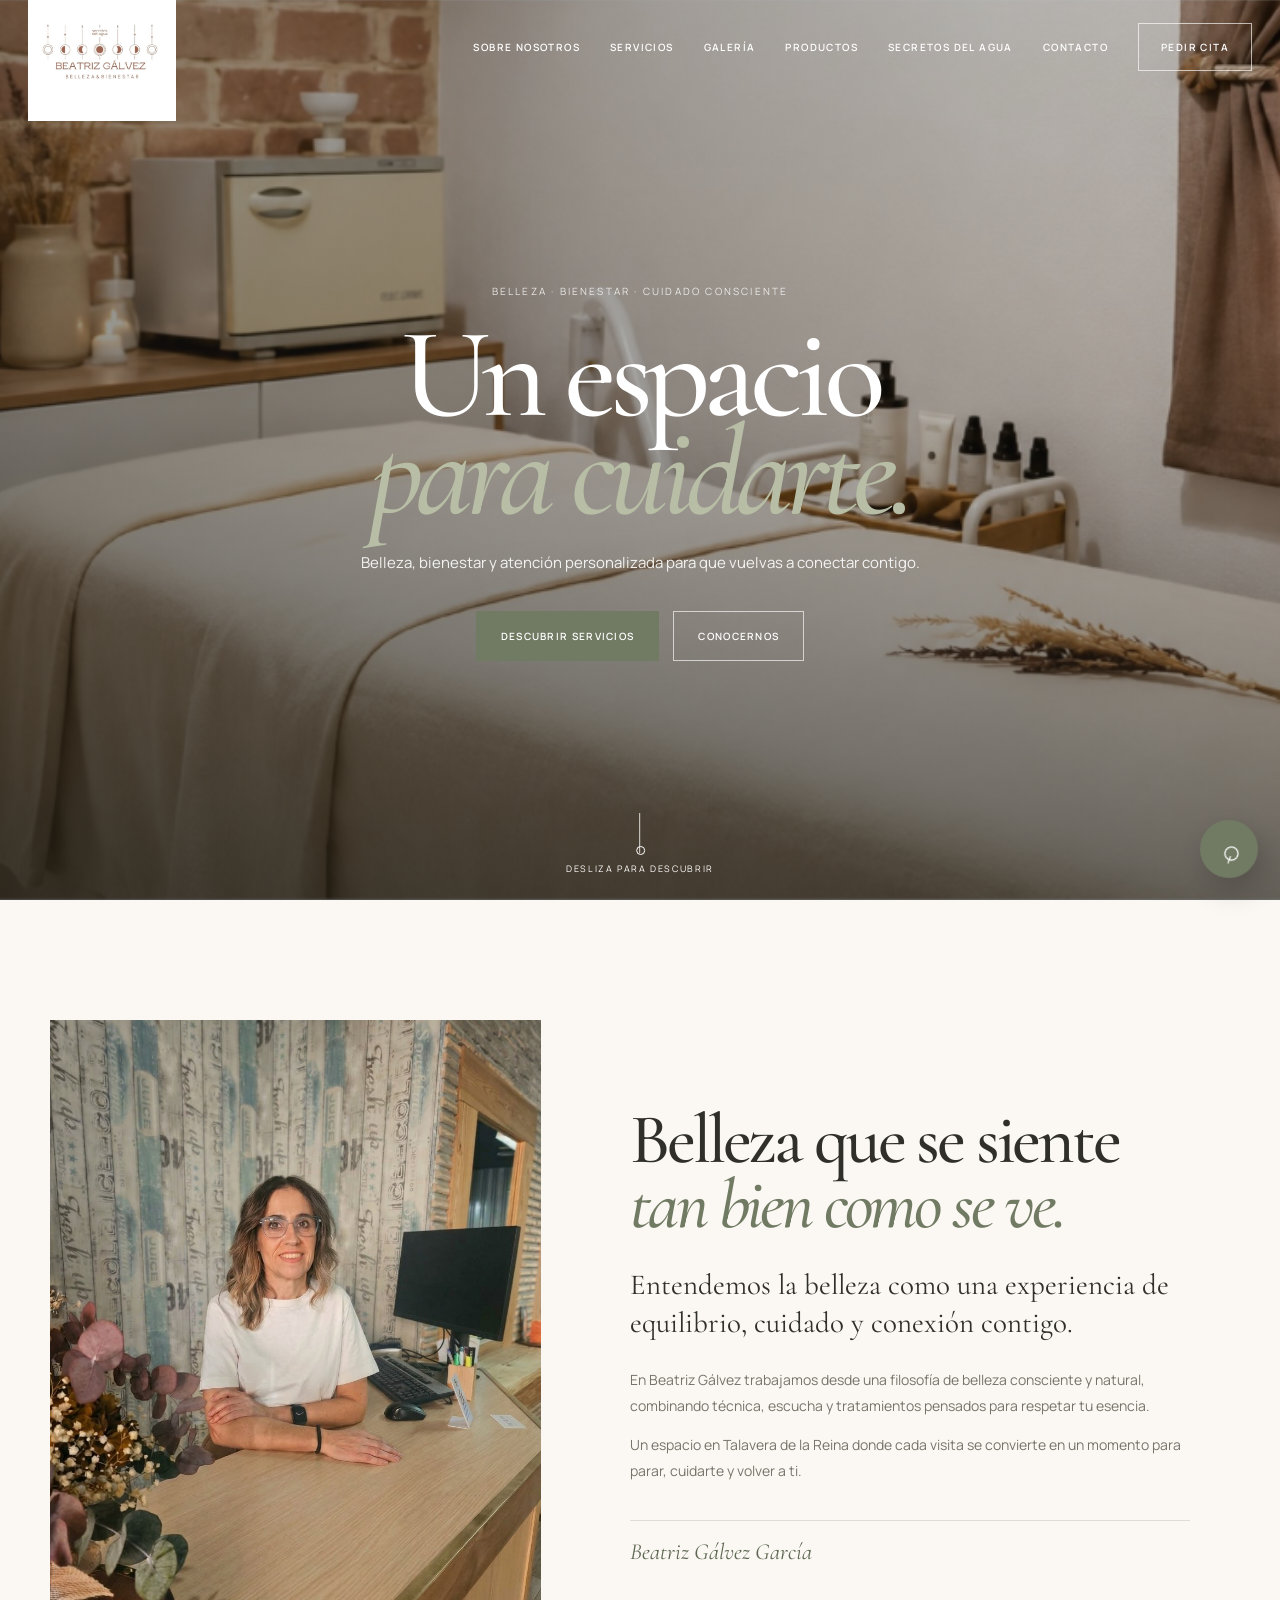
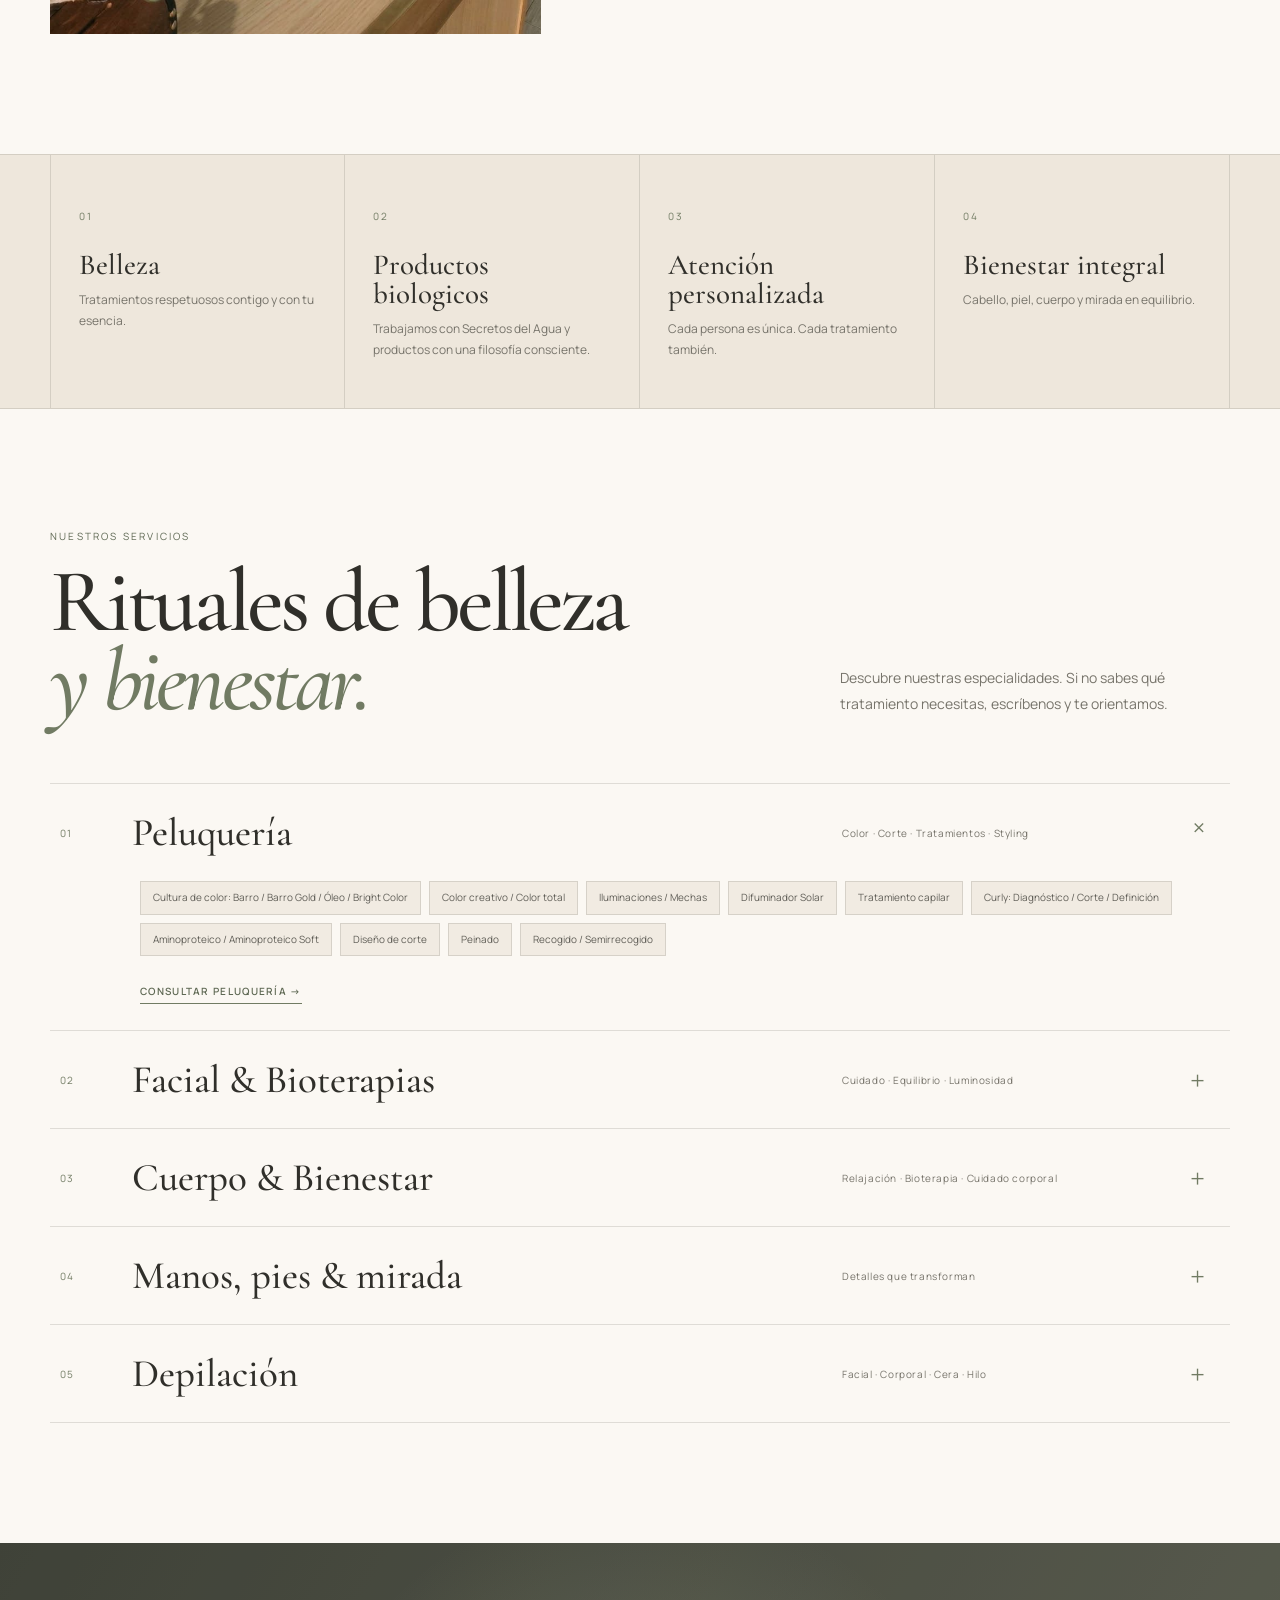
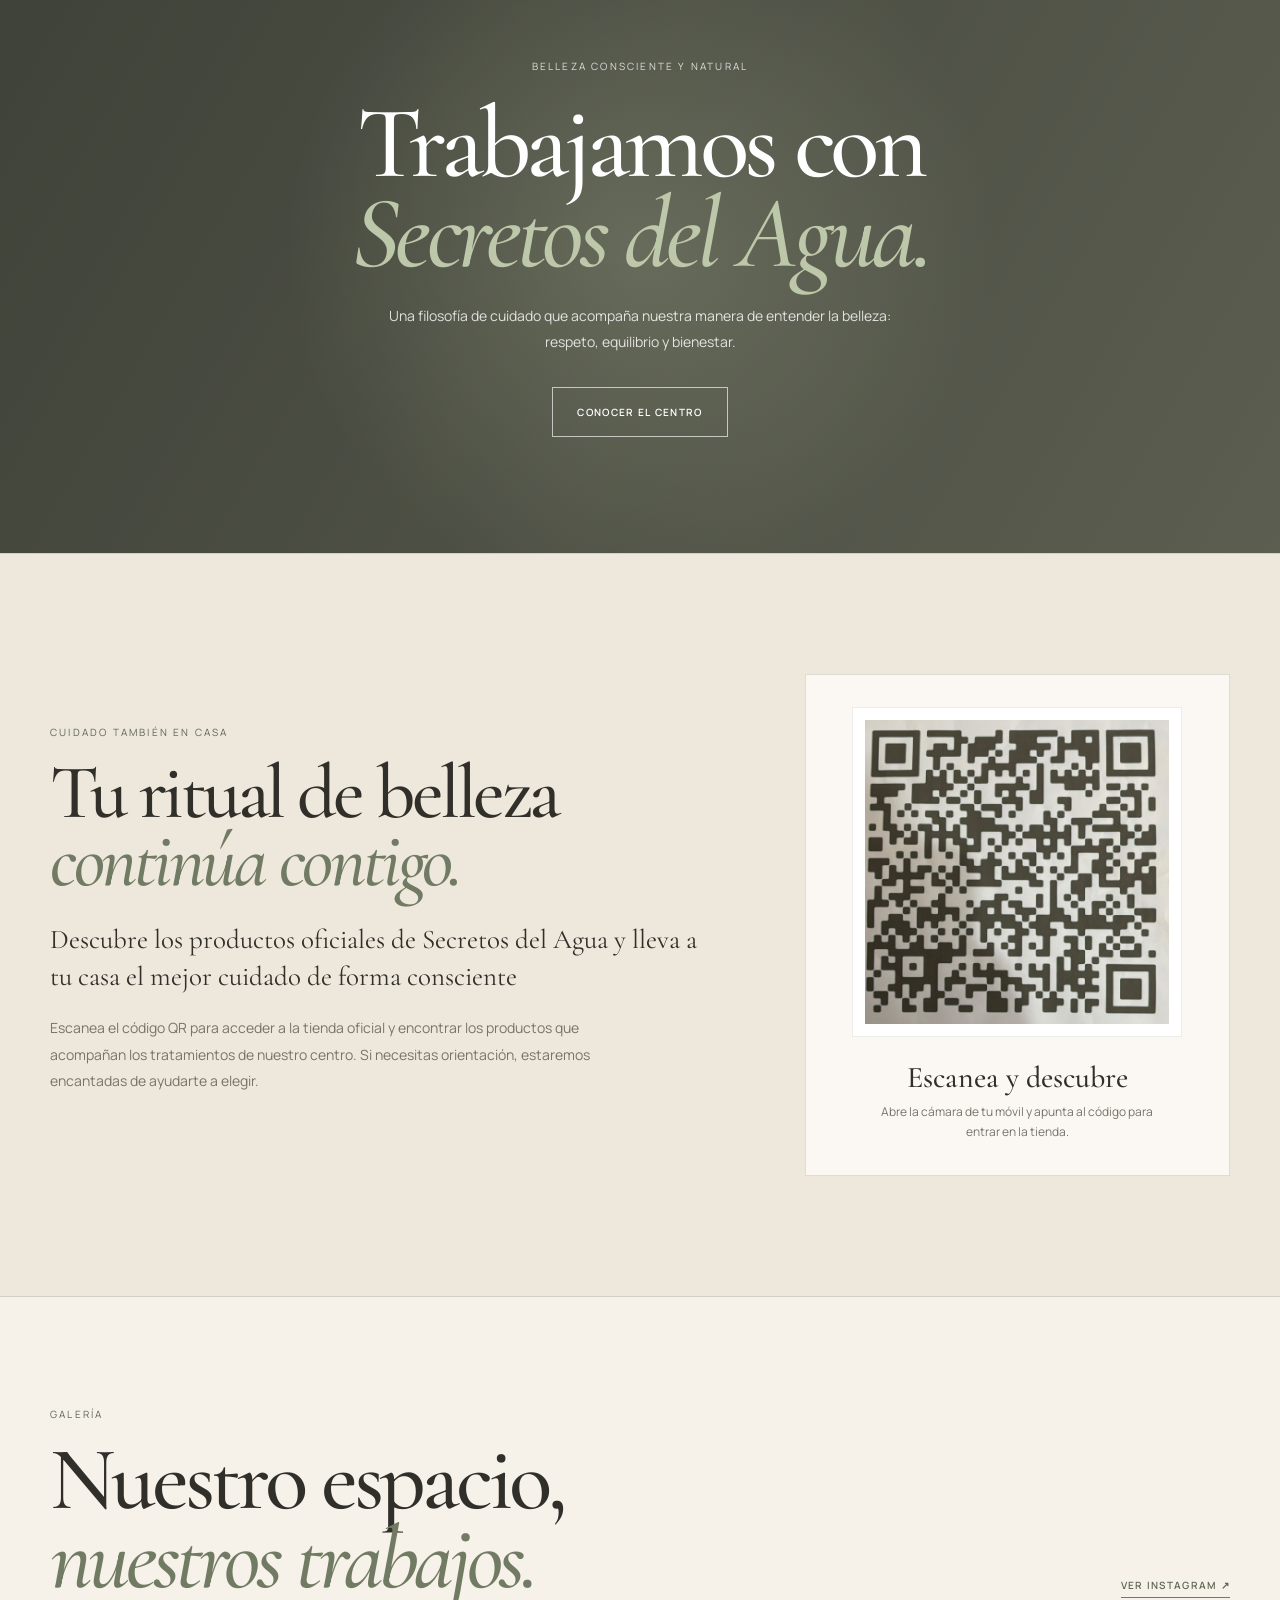
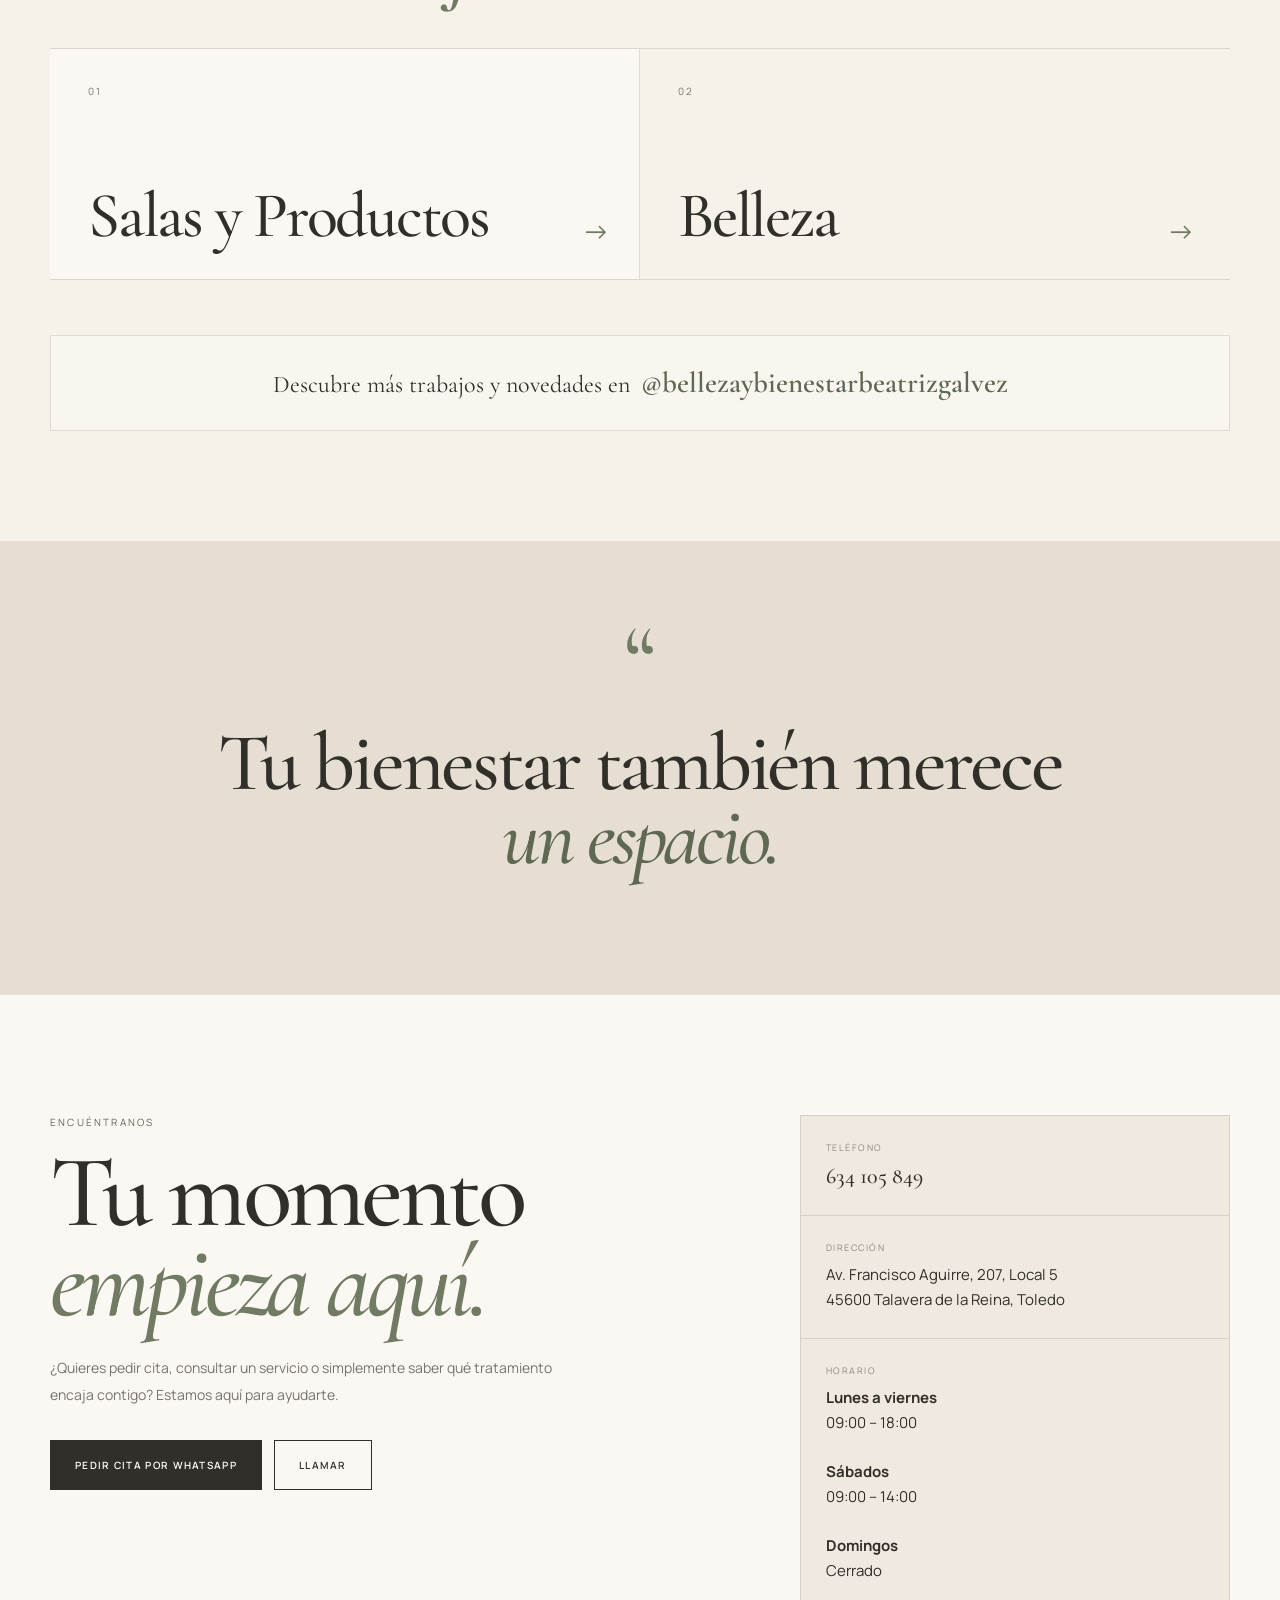
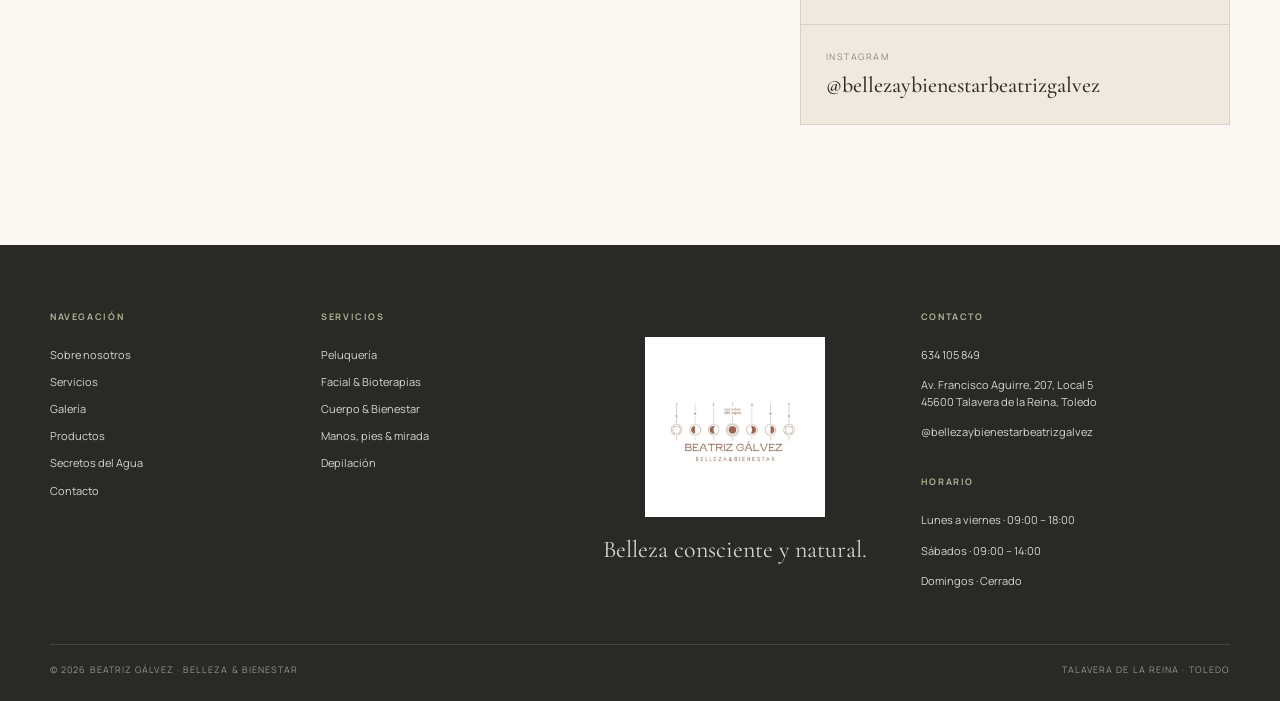
==== commit 32d2d2e3: "tituloSEO" ====
--- a/index.html
+++ b/index.html
@@ -15,7 +15,7 @@
 
   <meta name="theme-color" content="#6f7861">
 
-  <title>Beatriz Gálvez · Belleza & Bienestar</title>
+  <title>Beatriz Gálvez | Peluquería y Belleza en Talavera</title>
 
   <link rel="preconnect" href="https://fonts.googleapis.com">
   <link rel="preconnect" href="https://fonts.gstatic.com" crossorigin>
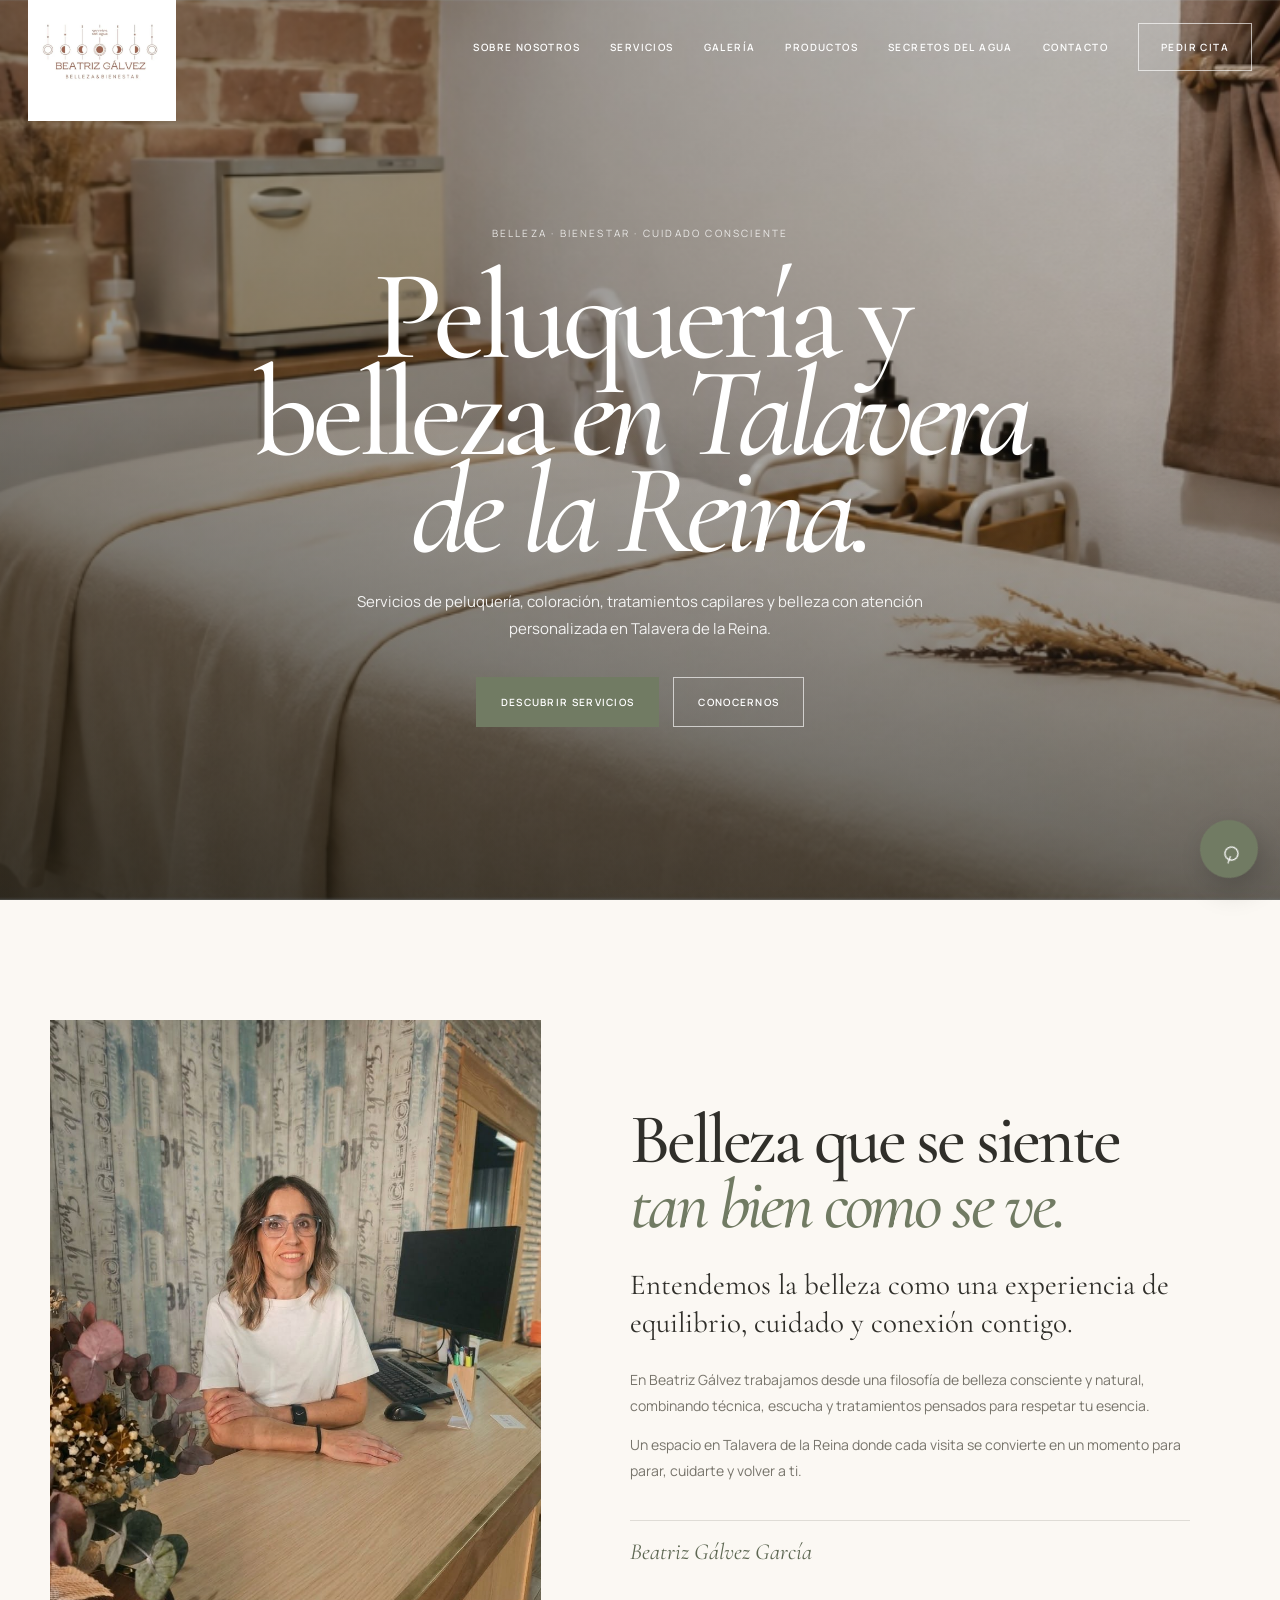
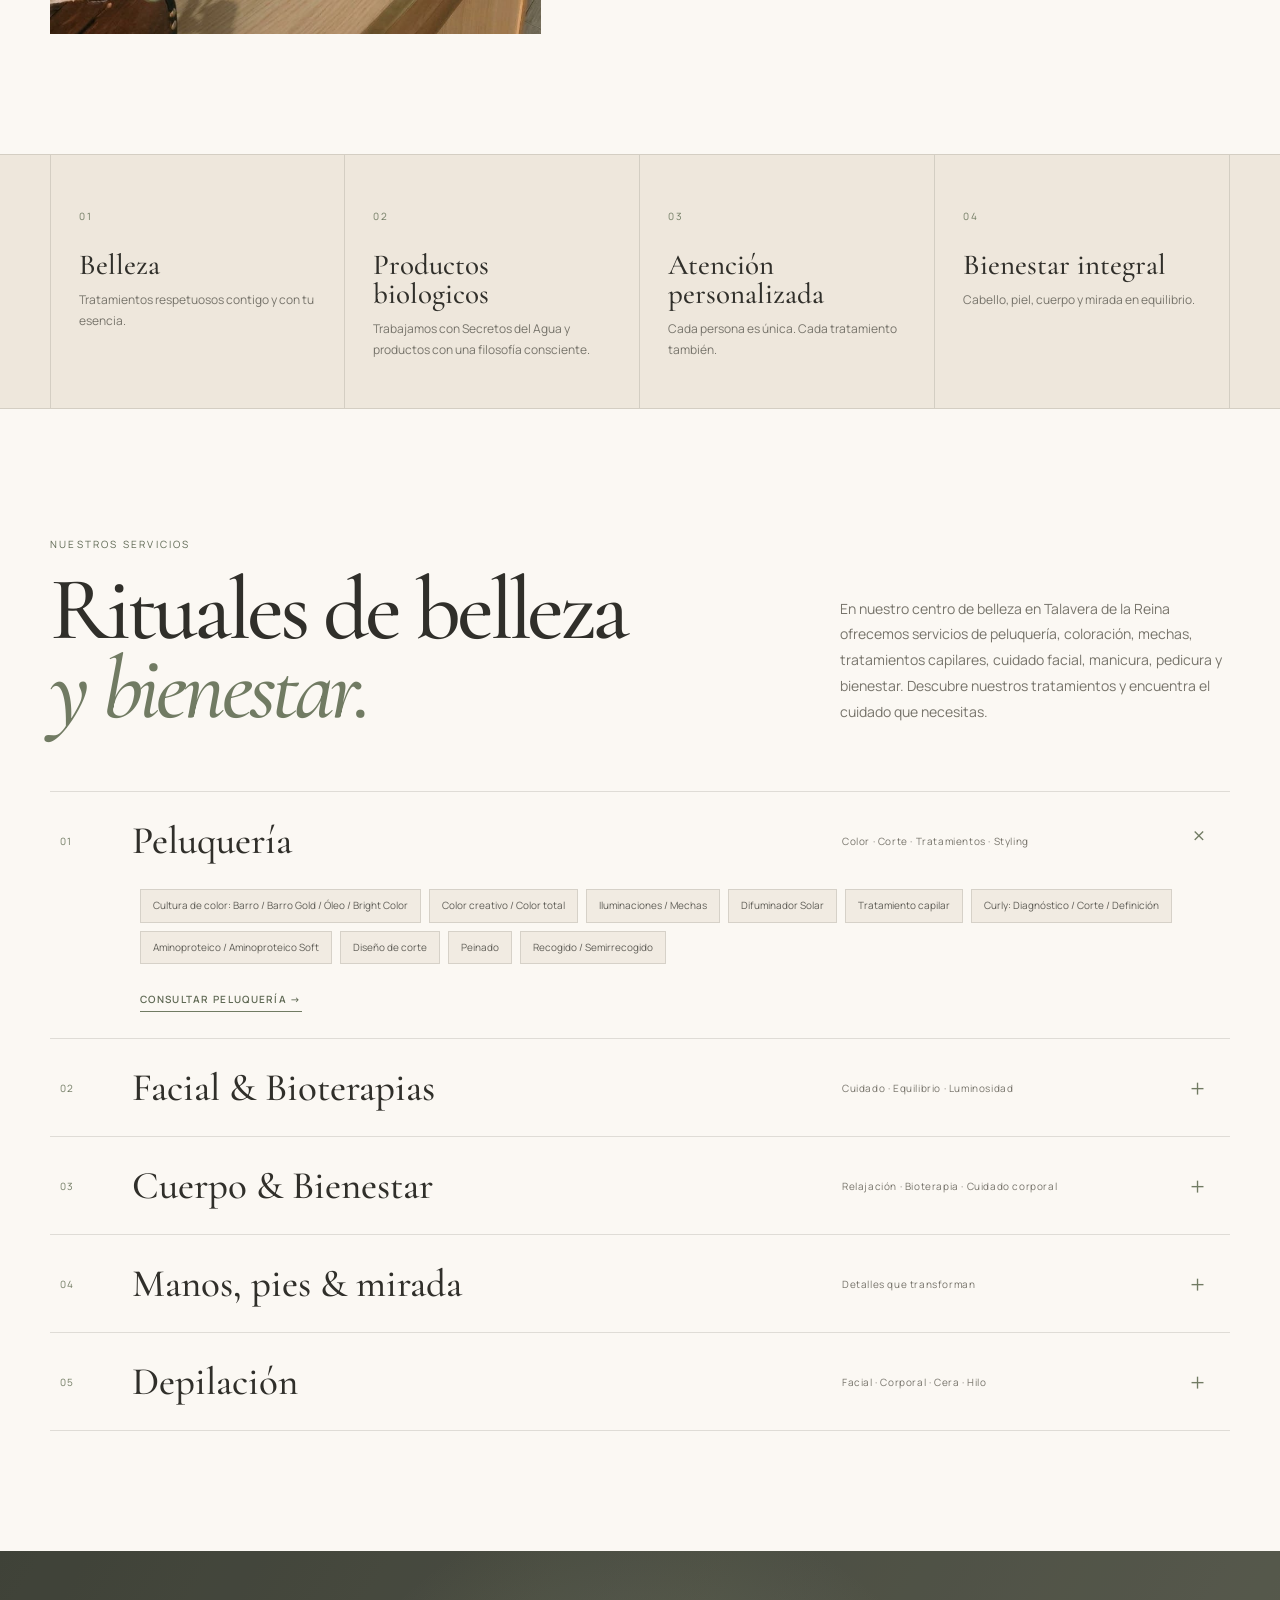
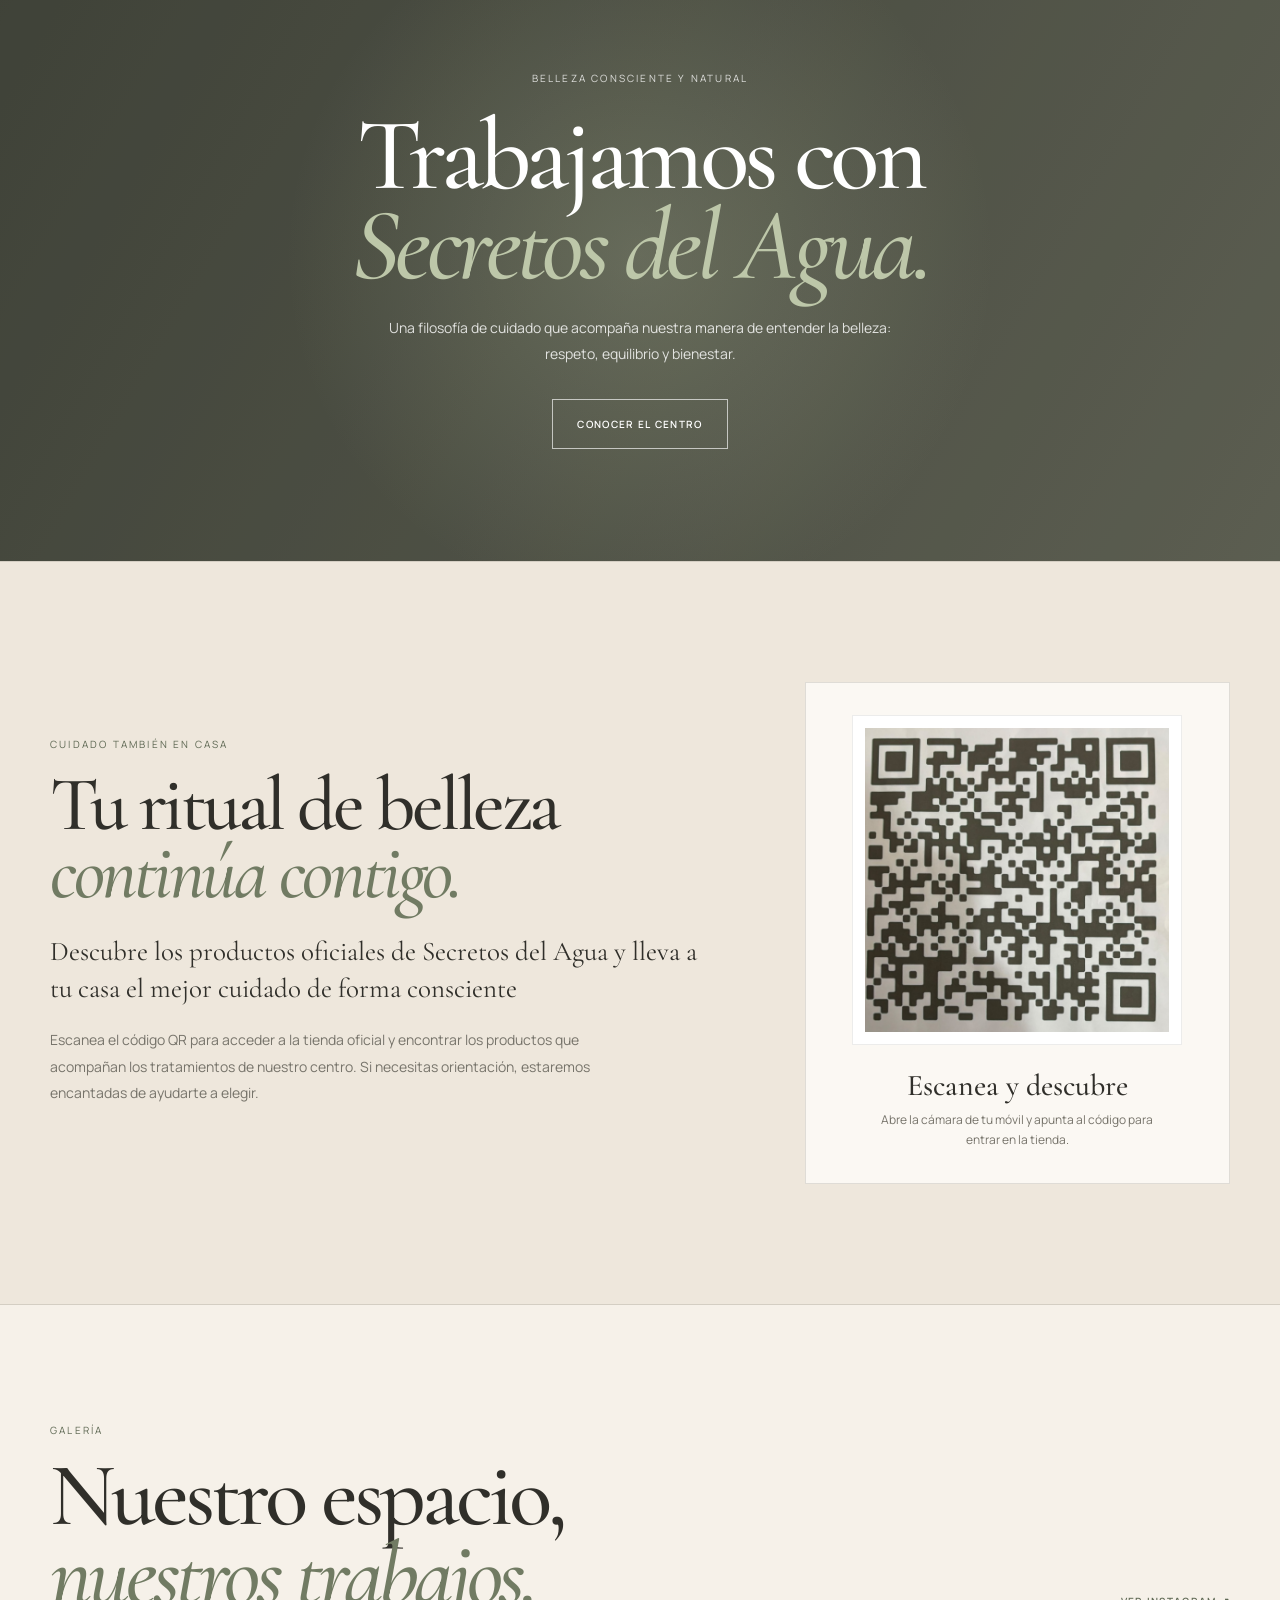
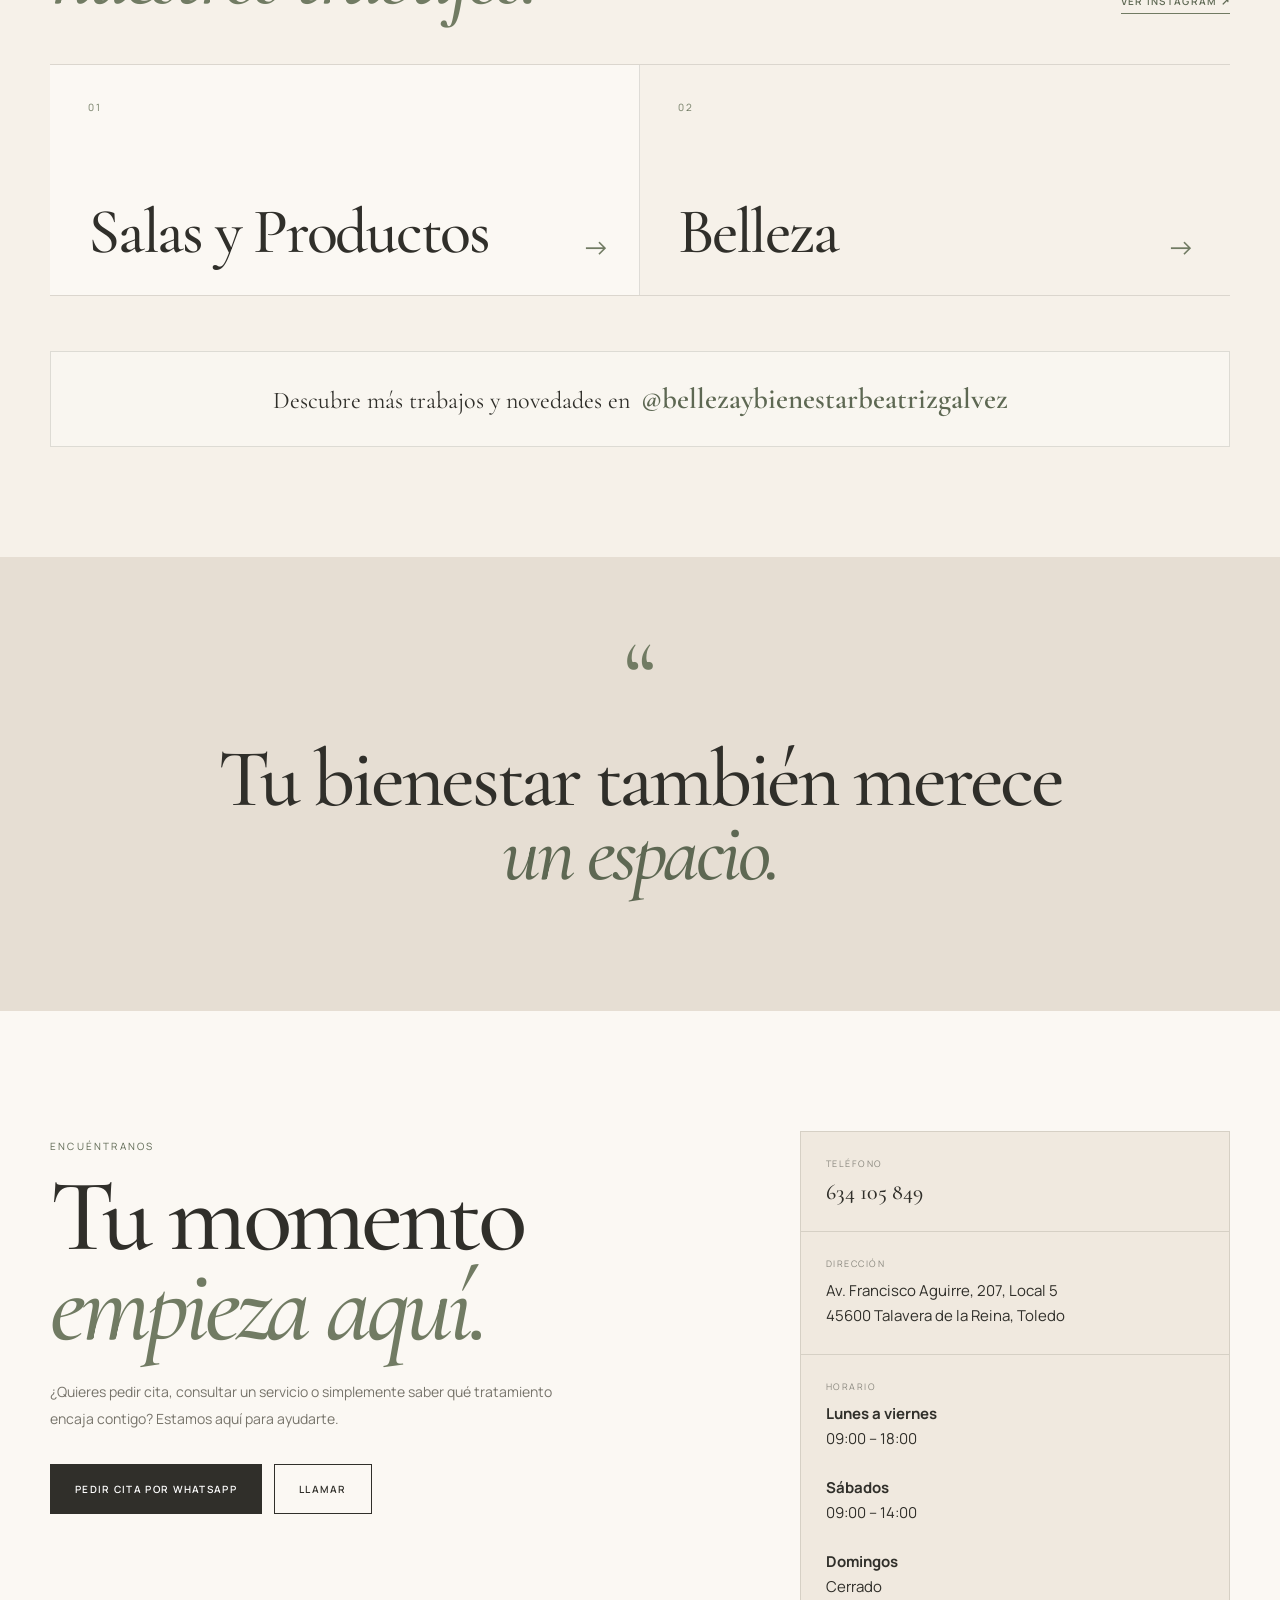
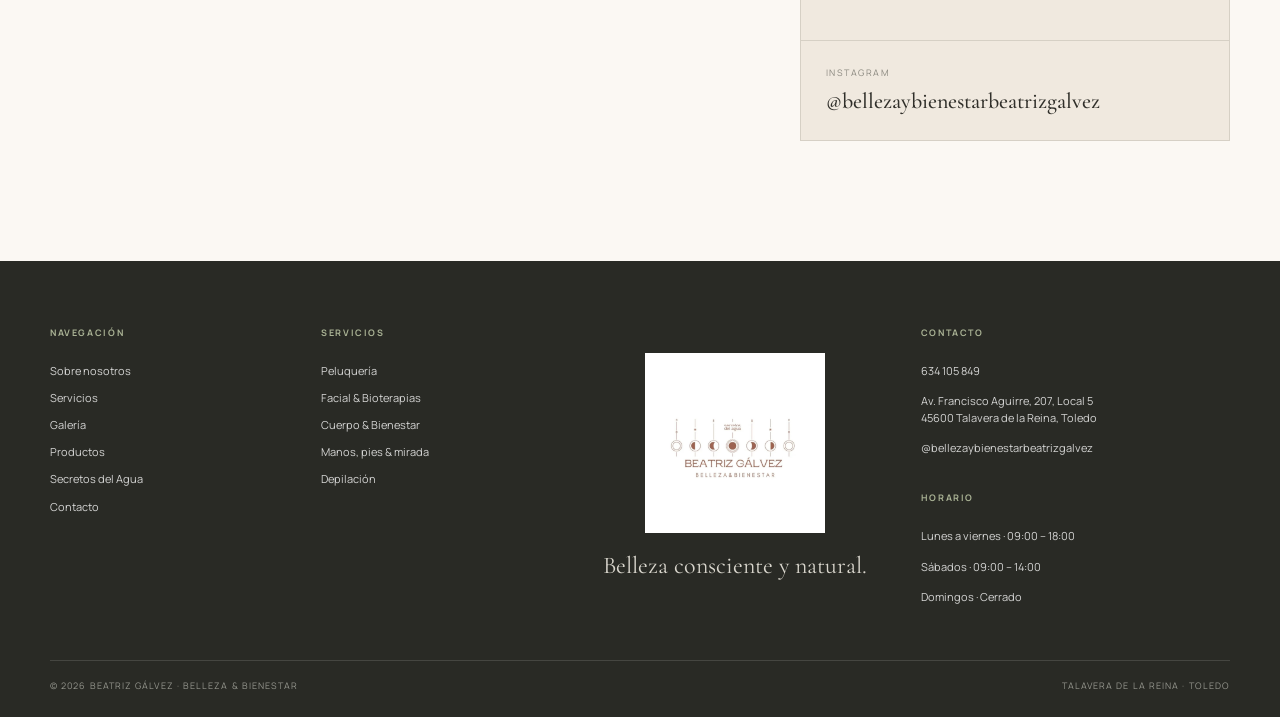
==== commit ef2fcefb: "seo" ====
--- a/index.html
+++ b/index.html
@@ -1,6 +1,7 @@
 <!DOCTYPE html>
 <html lang="es">
 <head>
+  <link rel="icon" type="image/png" href="./assets/logo.jpg">
   <!-- Google Tag Manager -->
 <script>(function(w,d,s,l,i){w[l]=w[l]||[];w[l].push({'gtm.start':
 new Date().getTime(),event:'gtm.js'});var f=d.getElementsByTagName(s)[0],
@@ -15,7 +16,7 @@
 
   <meta name="theme-color" content="#6f7861">
 
-  <title>Beatriz Gálvez | Peluquería y Belleza en Talavera</title>
+  <title>Beatriz Gálvez Peluquería y Belleza en Talavera</title>
 
   <link rel="preconnect" href="https://fonts.googleapis.com">
   <link rel="preconnect" href="https://fonts.gstatic.com" crossorigin>
@@ -26,6 +27,28 @@
   >
 
   <link rel="stylesheet" href="style.css">
+  
+<script type="application/ld+json">
+{
+  "@context": "https://schema.org",
+  "@type": "HairSalon",
+  "name": "Beatriz Gálvez Belleza & Bienestar",
+  "image": "https://beatrizgalvezsecretosdelagua.es/assets/beatriz.jpeg",
+  "priceRange": "€",
+  "url": "https://beatrizgalvezsecretosdelagua.es/",
+  "telephone": "+34634105849",
+  "address": {
+    "@type": "PostalAddress",
+    "streetAddress": "Av. Francisco Aguirre, 207, Local 5",
+    "addressLocality": "Talavera de la Reina",
+    "addressRegion": "Toledo",
+    "postalCode": "45600",
+    "addressCountry": "ES"
+  }
+}
+
+</script>
+
 </head>
 
 <body>
@@ -177,15 +200,15 @@
         BELLEZA · BIENESTAR · CUIDADO CONSCIENTE
       </p>
 
-      <h1>
-        Un espacio<br>
-        <em>para cuidarte.</em>
-      </h1>
-
-      <p class="hero-copy">
-        Belleza, bienestar y atención personalizada
-        para que vuelvas a conectar contigo.
-      </p>
+    <h1>
+    Peluquería y belleza
+    <em>en Talavera de la Reina.</em>
+    </h1> 
+
+    <p class="hero-copy">
+    Servicios de peluquería, coloración, tratamientos capilares
+    y belleza con atención personalizada en Talavera de la Reina.
+    </p>
 
       <div class="hero-actions">
 
@@ -208,18 +231,6 @@
     </div>
 
 
-    <a
-      class="scroll-down"
-      href="#esencia"
-    >
-
-      <span class="scroll-line"></span>
-
-      <span>
-        Desliza para descubrir
-      </span>
-
-    </a>
 
   </section>
 
@@ -368,11 +379,13 @@
 
         </div>
 
-        <p>
-          Descubre nuestras especialidades.
-          Si no sabes qué tratamiento necesitas,
-          escríbenos y te orientamos.
-        </p>
+      <p>
+        En nuestro centro de belleza en Talavera de la Reina
+        ofrecemos servicios de peluquería, coloración, mechas,
+        tratamientos capilares, cuidado facial, manicura,
+        pedicura y bienestar. Descubre nuestros tratamientos
+        y encuentra el cuidado que necesitas.
+      </p>
 
       </div>
 
--- a/style.css
+++ b/style.css
@@ -20,7 +20,7 @@
 button{font:inherit}
 .container{width:var(--container);margin:auto}
 .section{padding:120px 0}
-.eyebrow{margin:0;font-size:10px;letter-spacing:.22em;text-transform:uppercase;color:rgba(255,255,255,.8)}
+.eyebrow{padding-top: 0.5rem; margin:0;font-size:10px;letter-spacing:.22em;text-transform:uppercase;color:rgba(255,255,255,.8)}
 .eyebrow.dark{color:var(--olive-dark)}
 h1,h2,h3,h4,p{margin-top:0}
 h2{font:500 clamp(58px,7vw,100px)/.88 var(--serif);letter-spacing:-.045em;margin:20px 0 0}
@@ -79,7 +79,7 @@
 }
 .hero-content{position:relative;z-index:2;width:min(850px,calc(100% - 34px));padding-top:45px}
 .hero h1{font:500 clamp(74px,10vw,142px)/.76 var(--serif);letter-spacing:-.055em;margin:28px 0}
-.hero h1 em{color:#b7bea5}
+.hero h1 em{color:white}
 .hero-copy{max-width:580px;margin:0 auto 34px;font-size:15px;line-height:1.85;color:rgba(255,255,255,.9)}
 .hero-actions{display:flex;justify-content:center;gap:14px;flex-wrap:wrap}
 .scroll-down{
